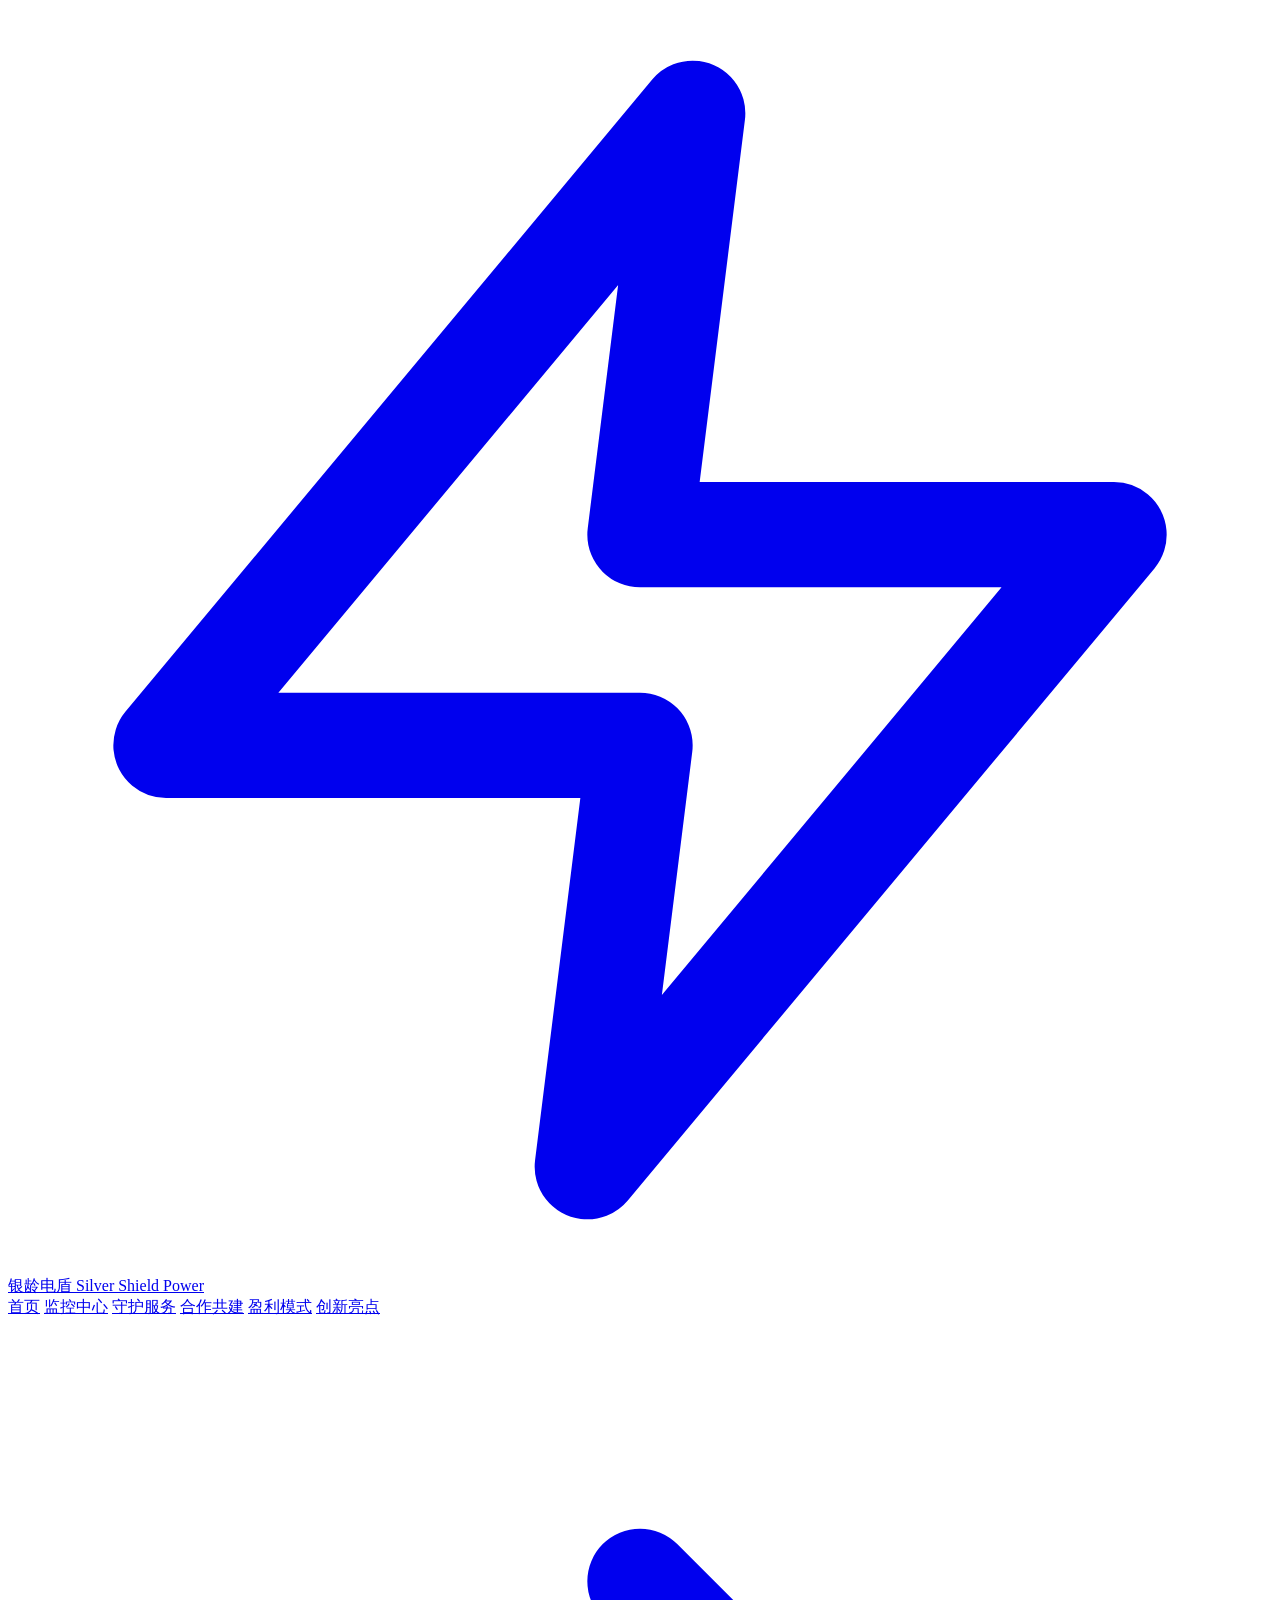
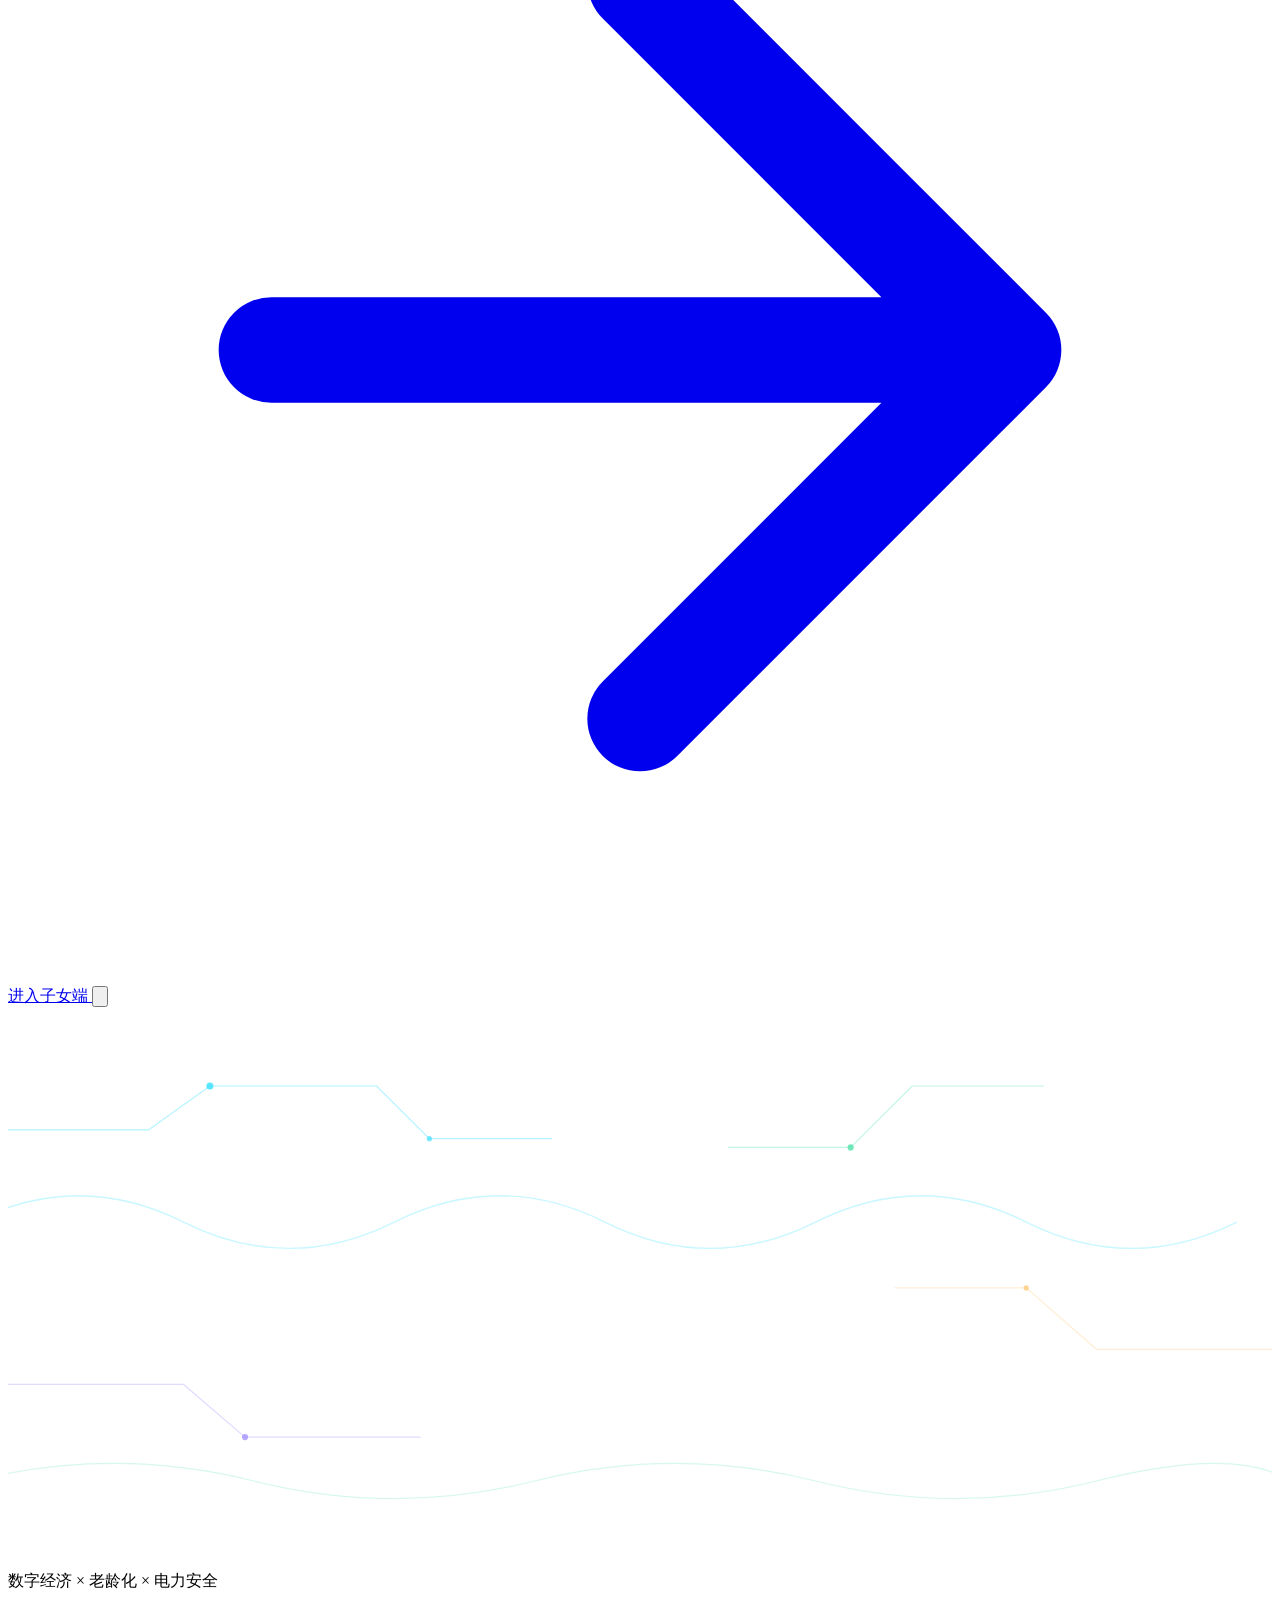
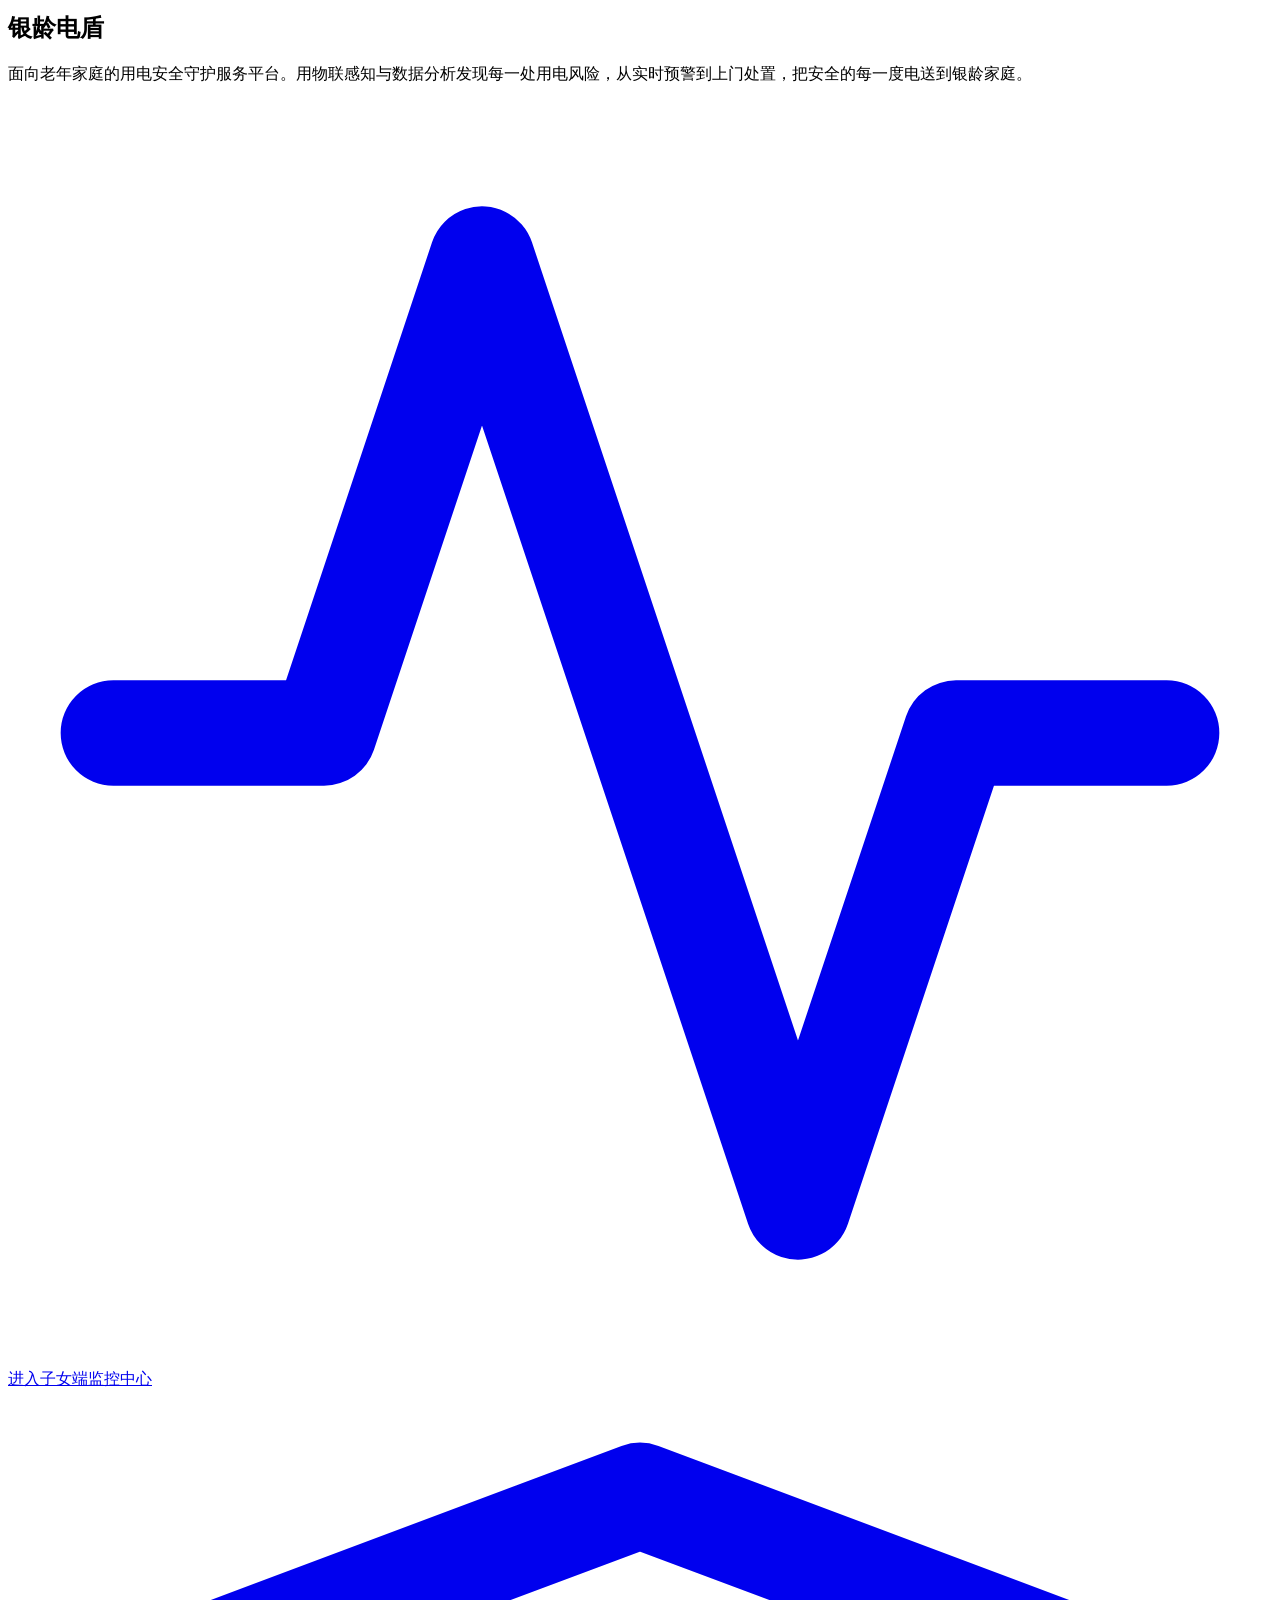
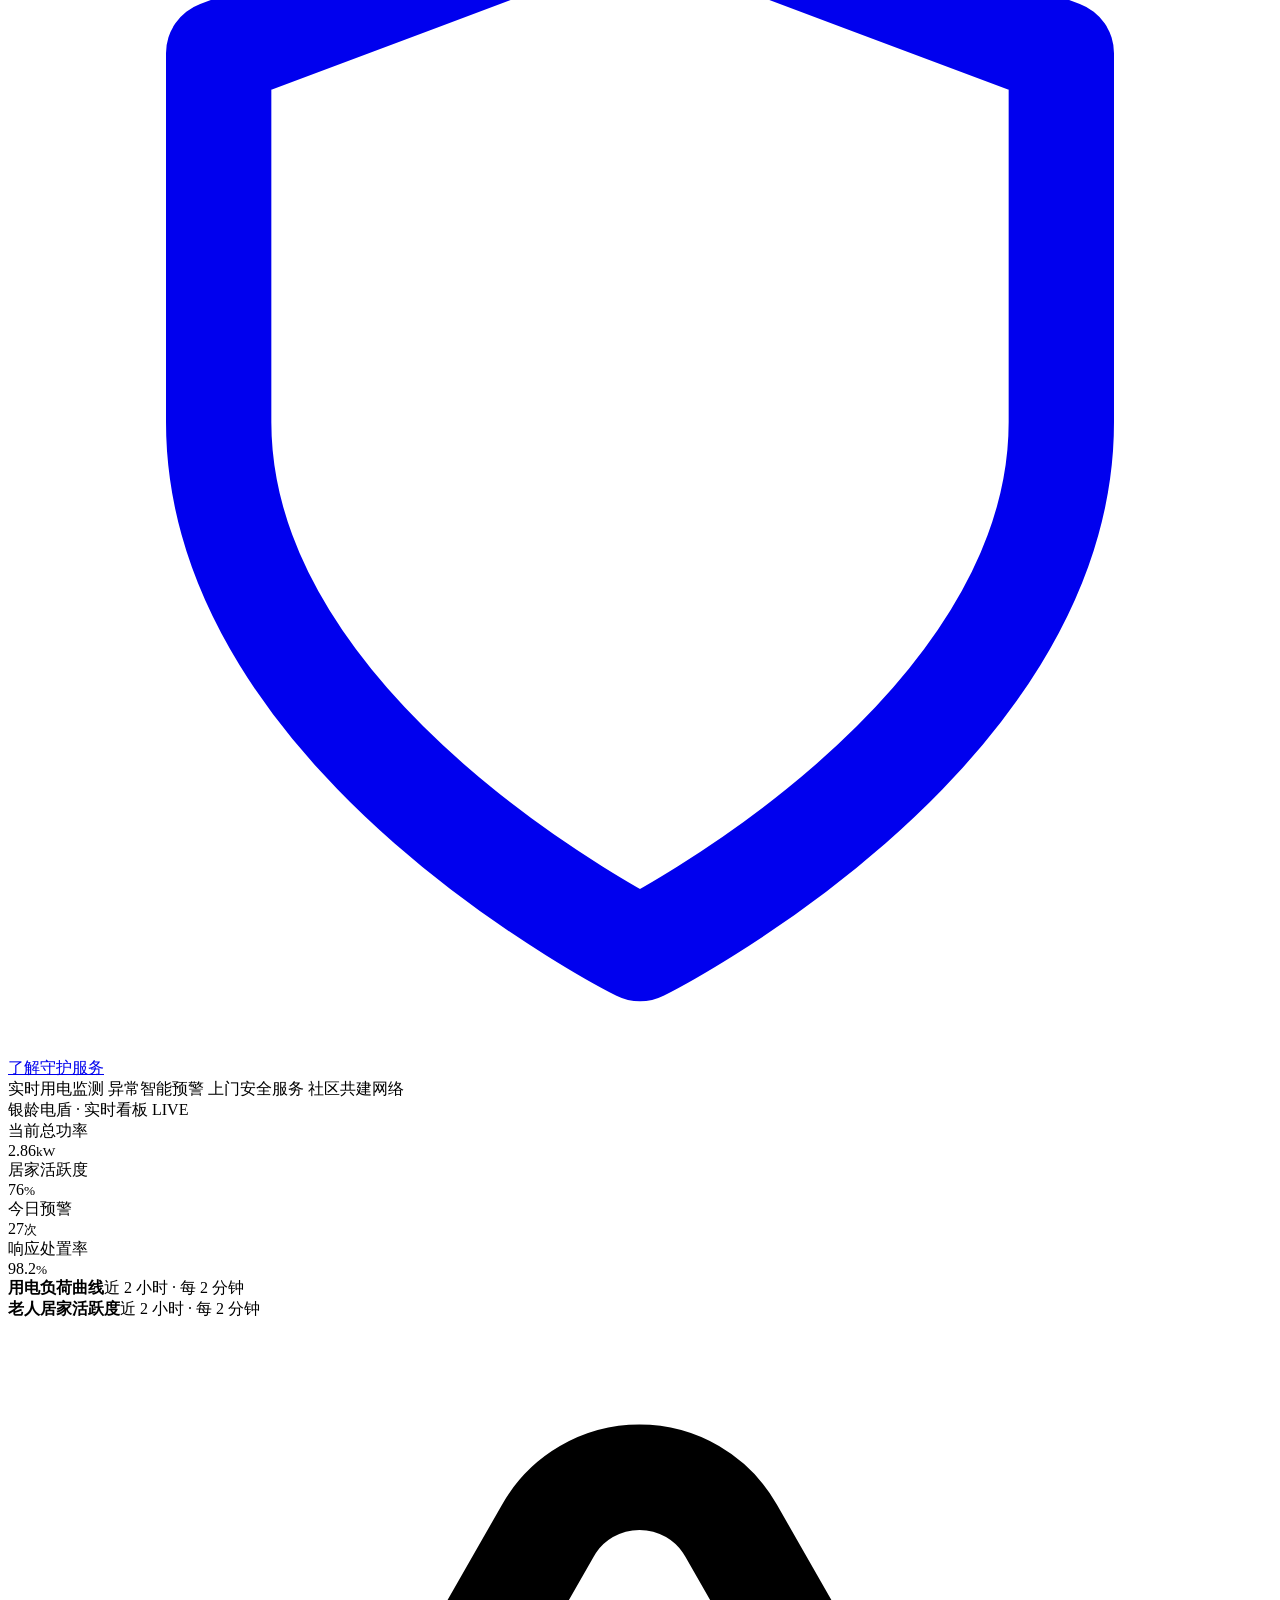
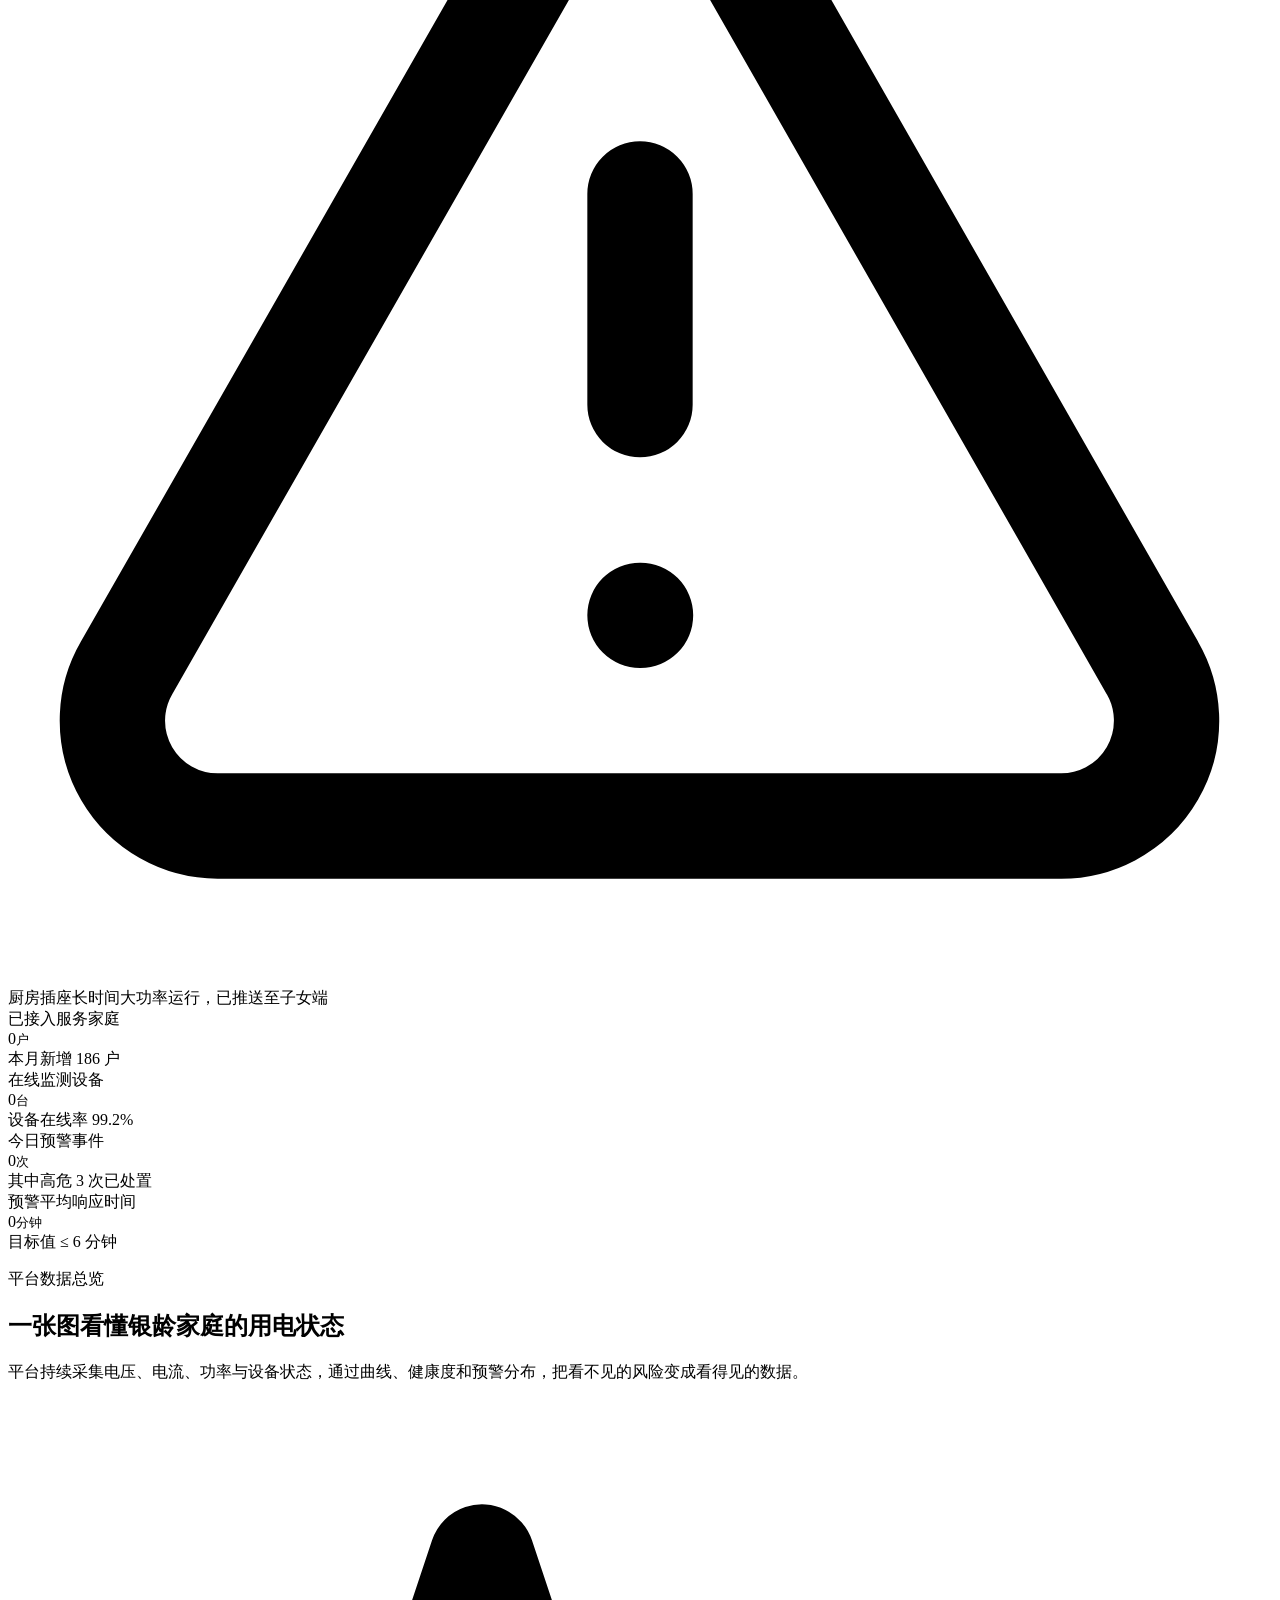
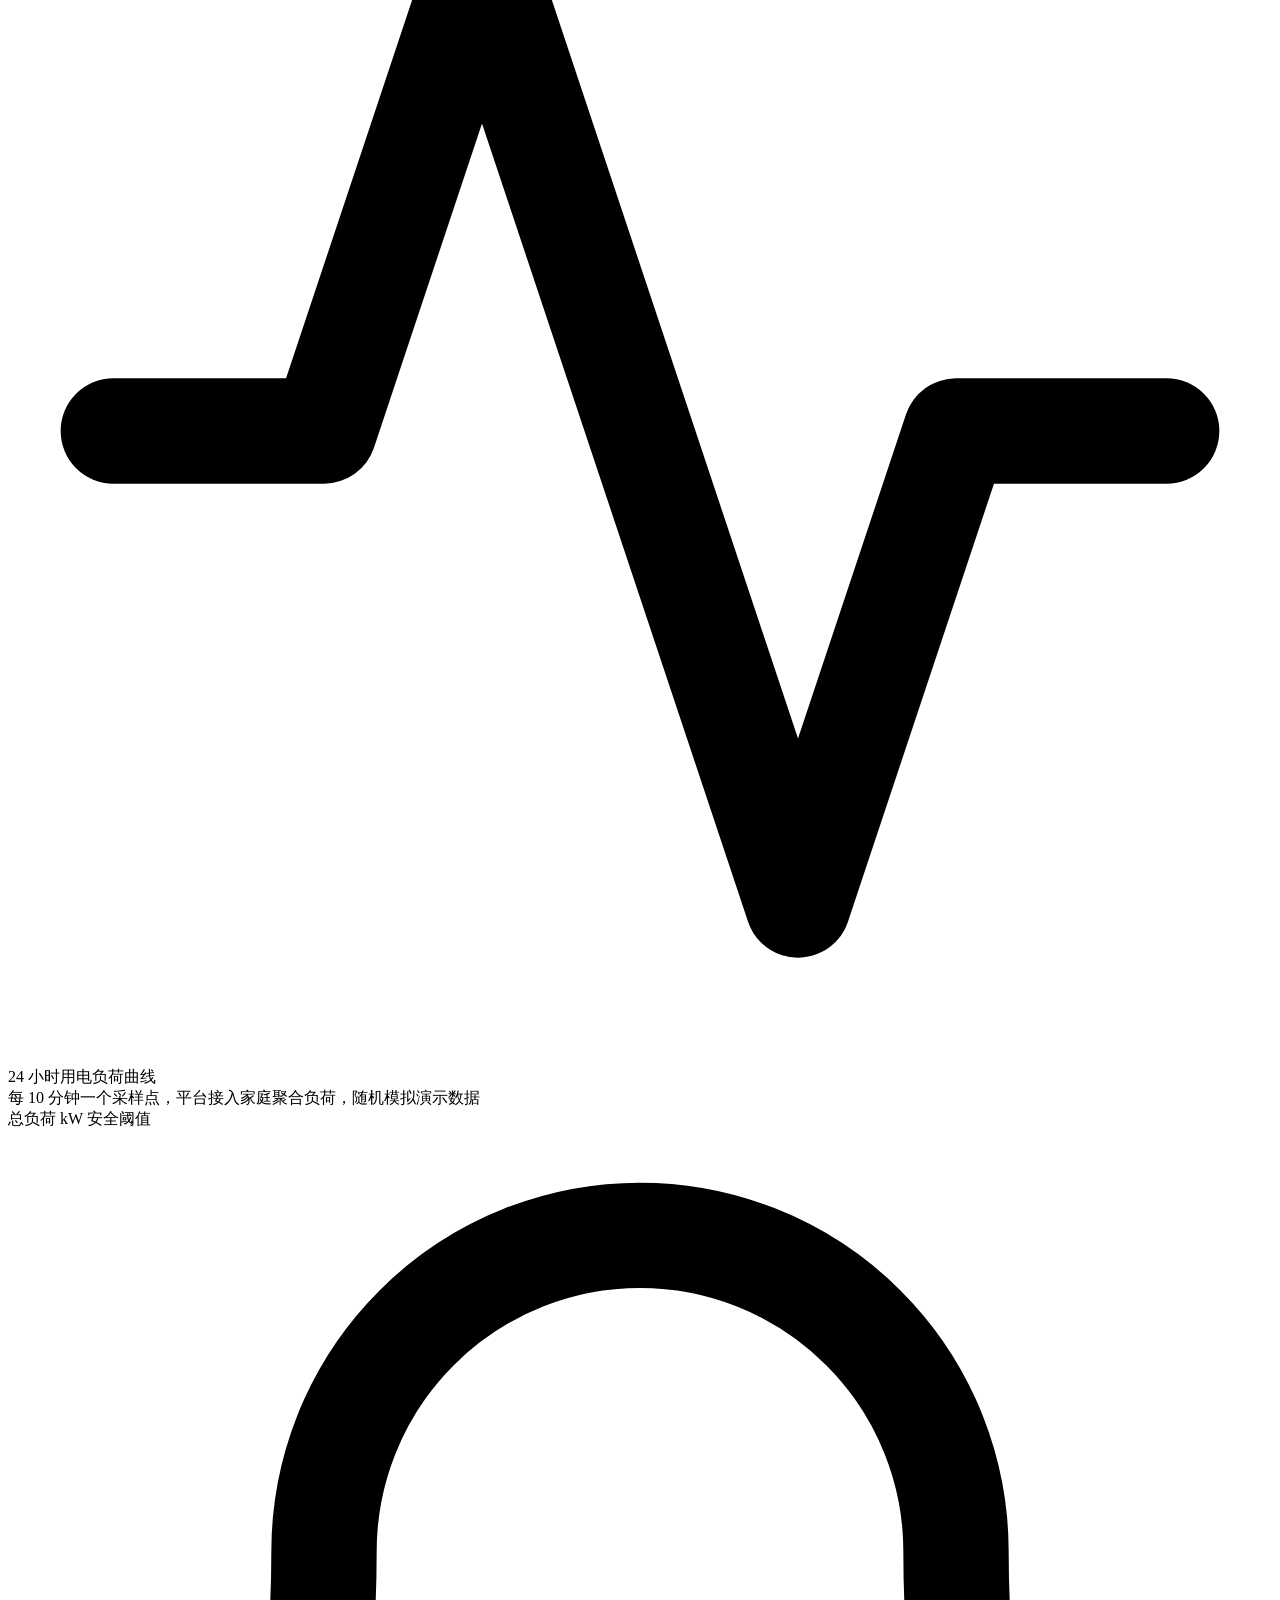
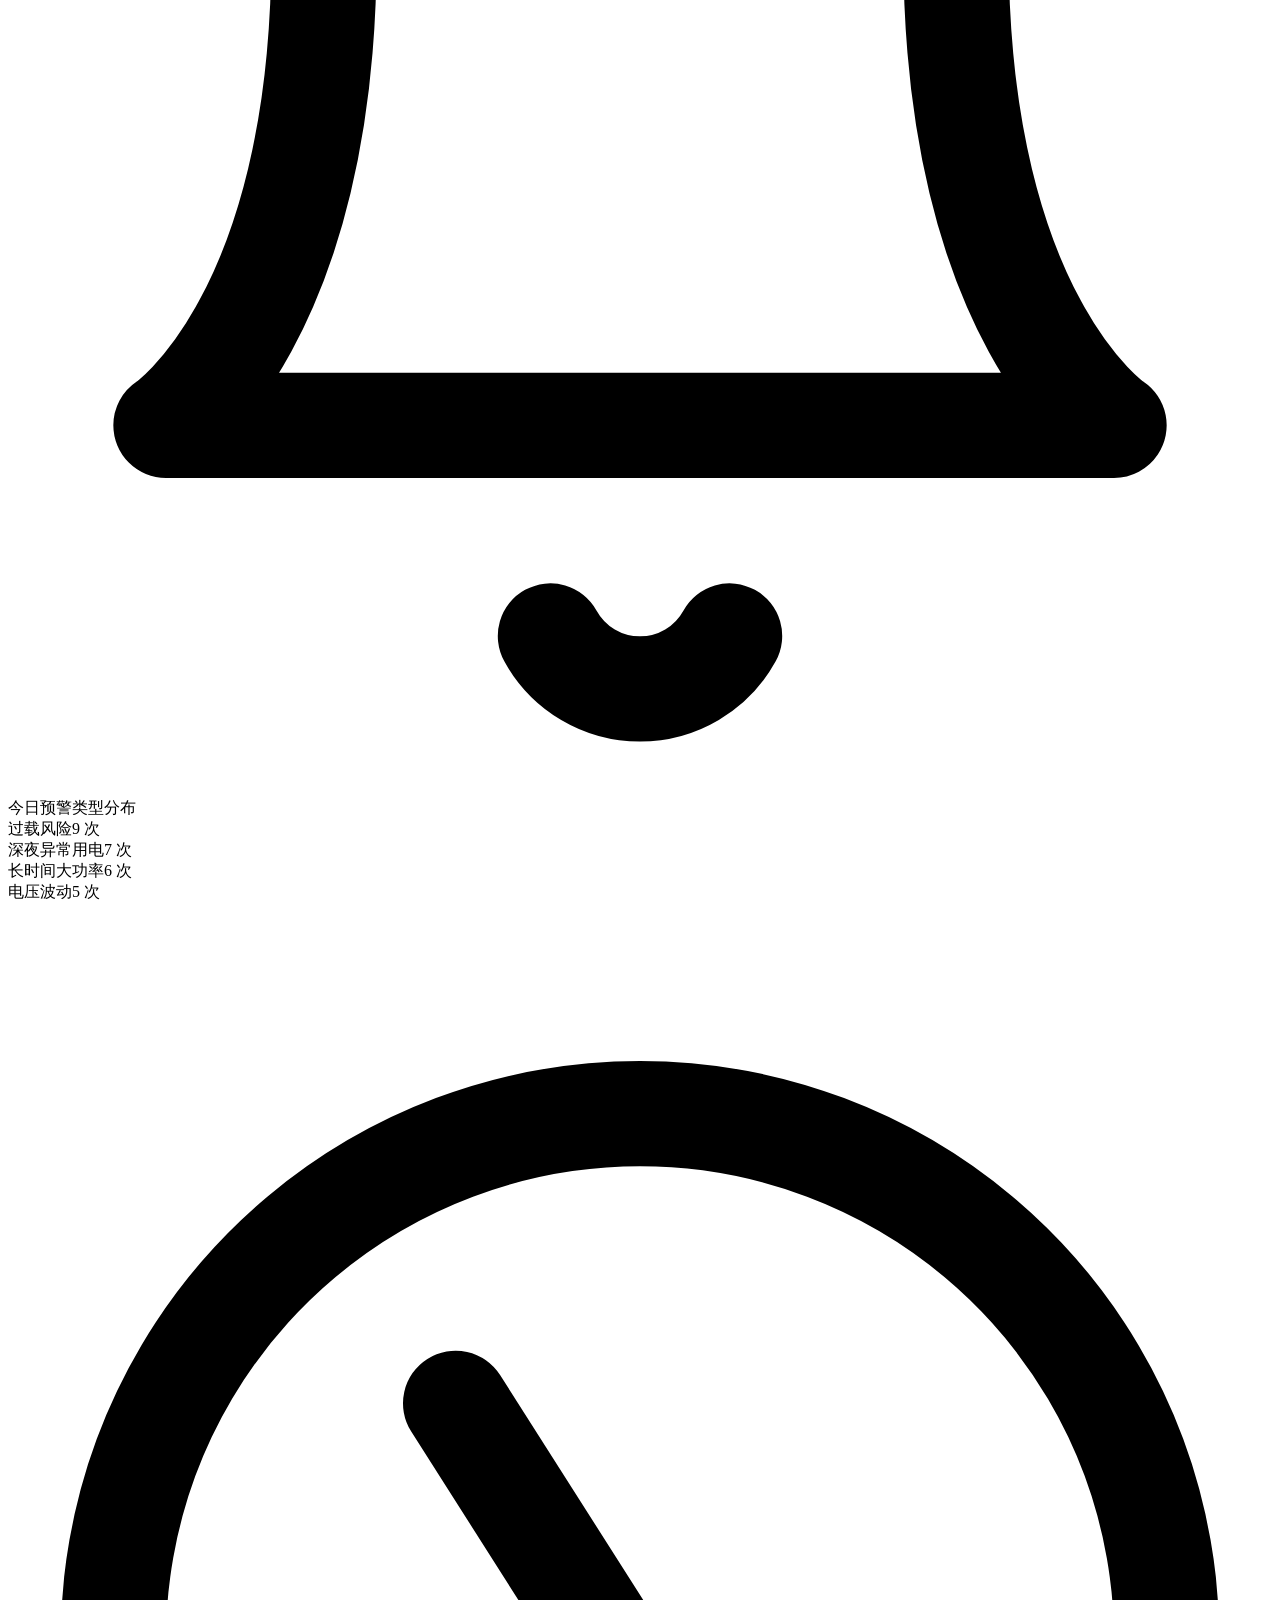
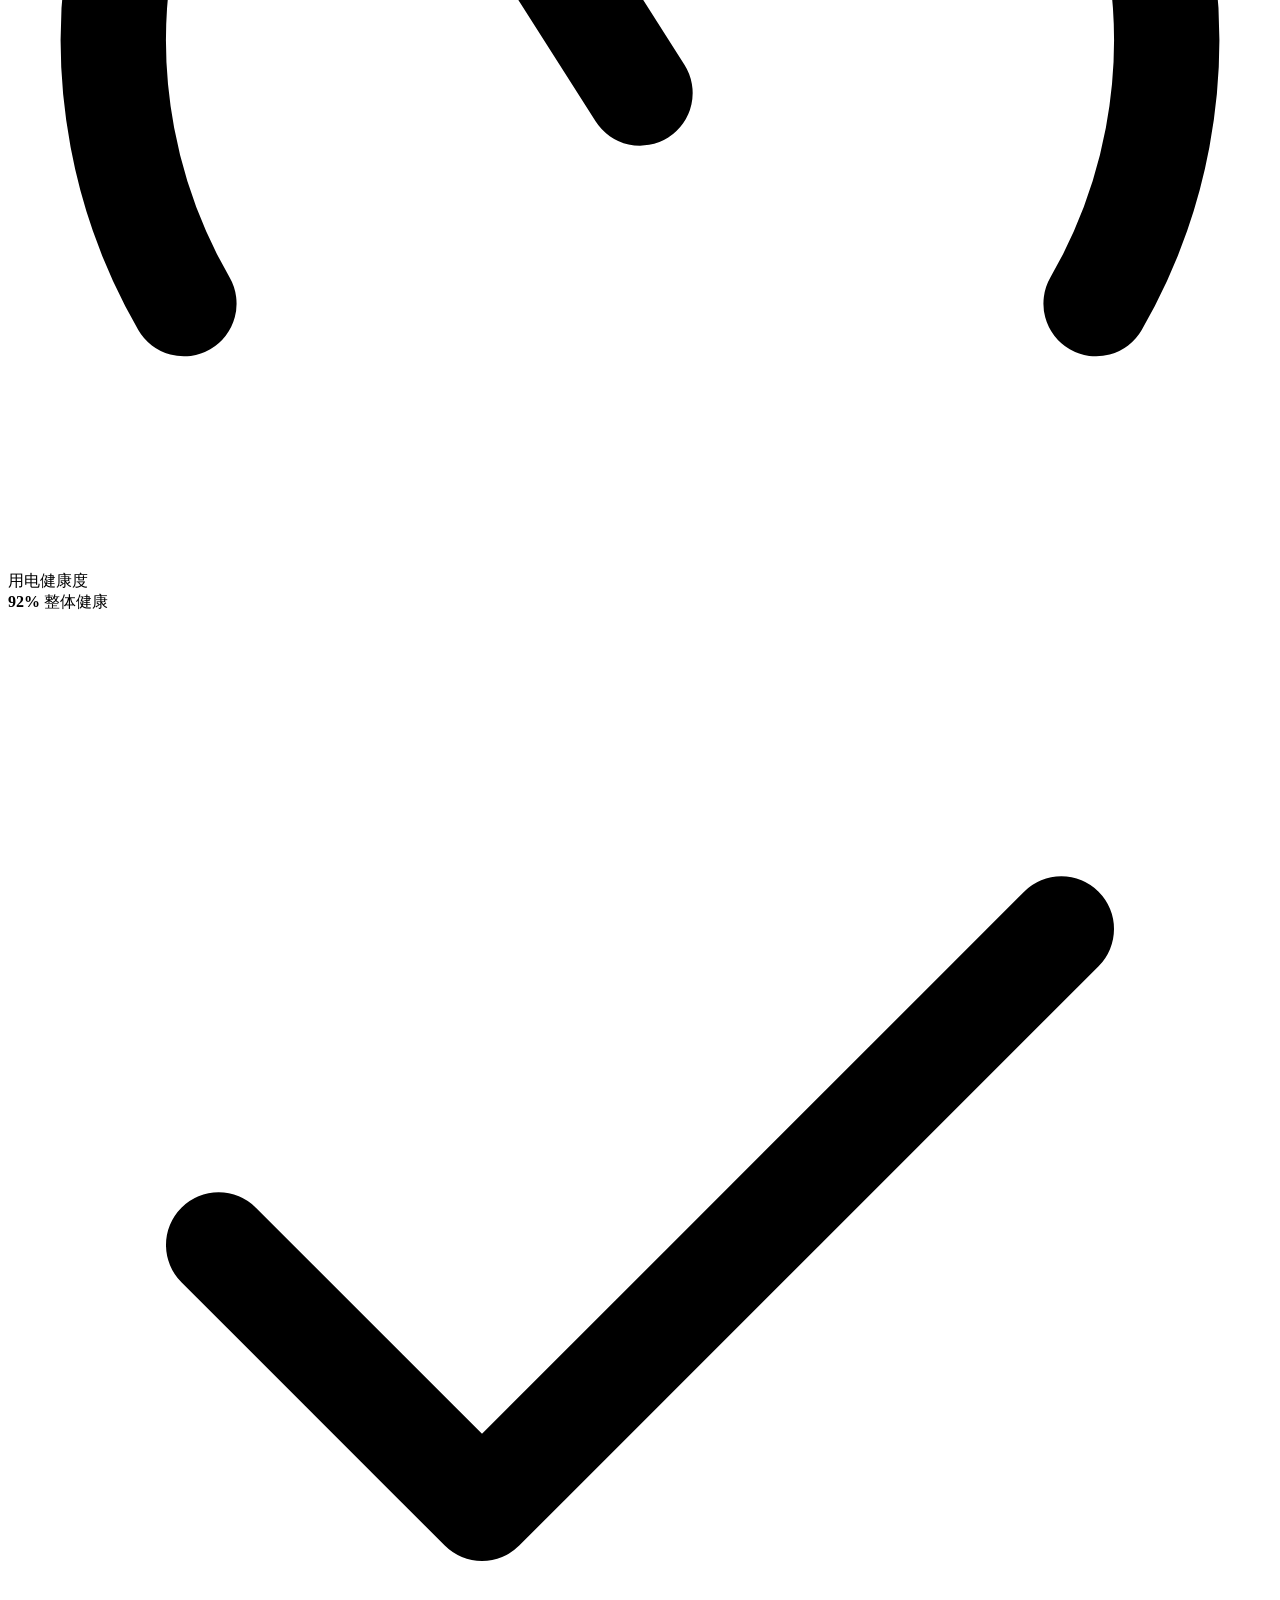
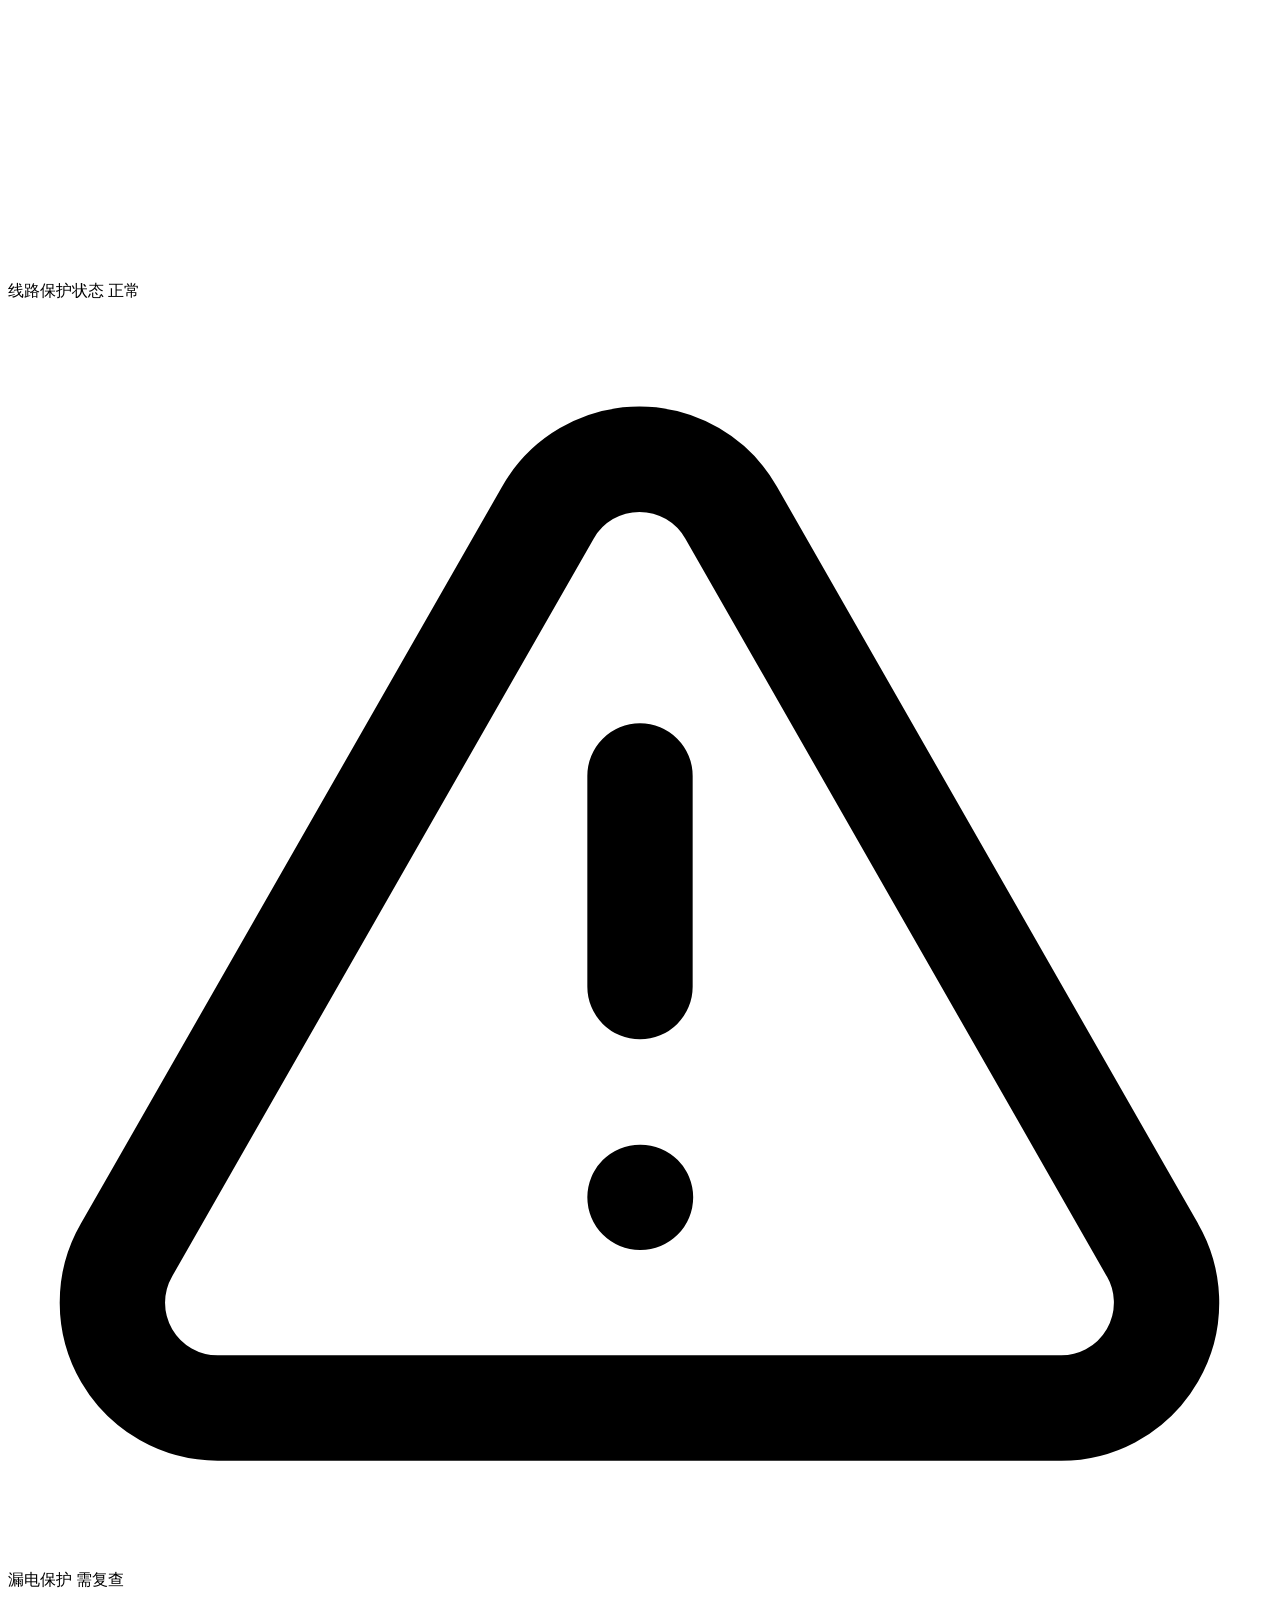
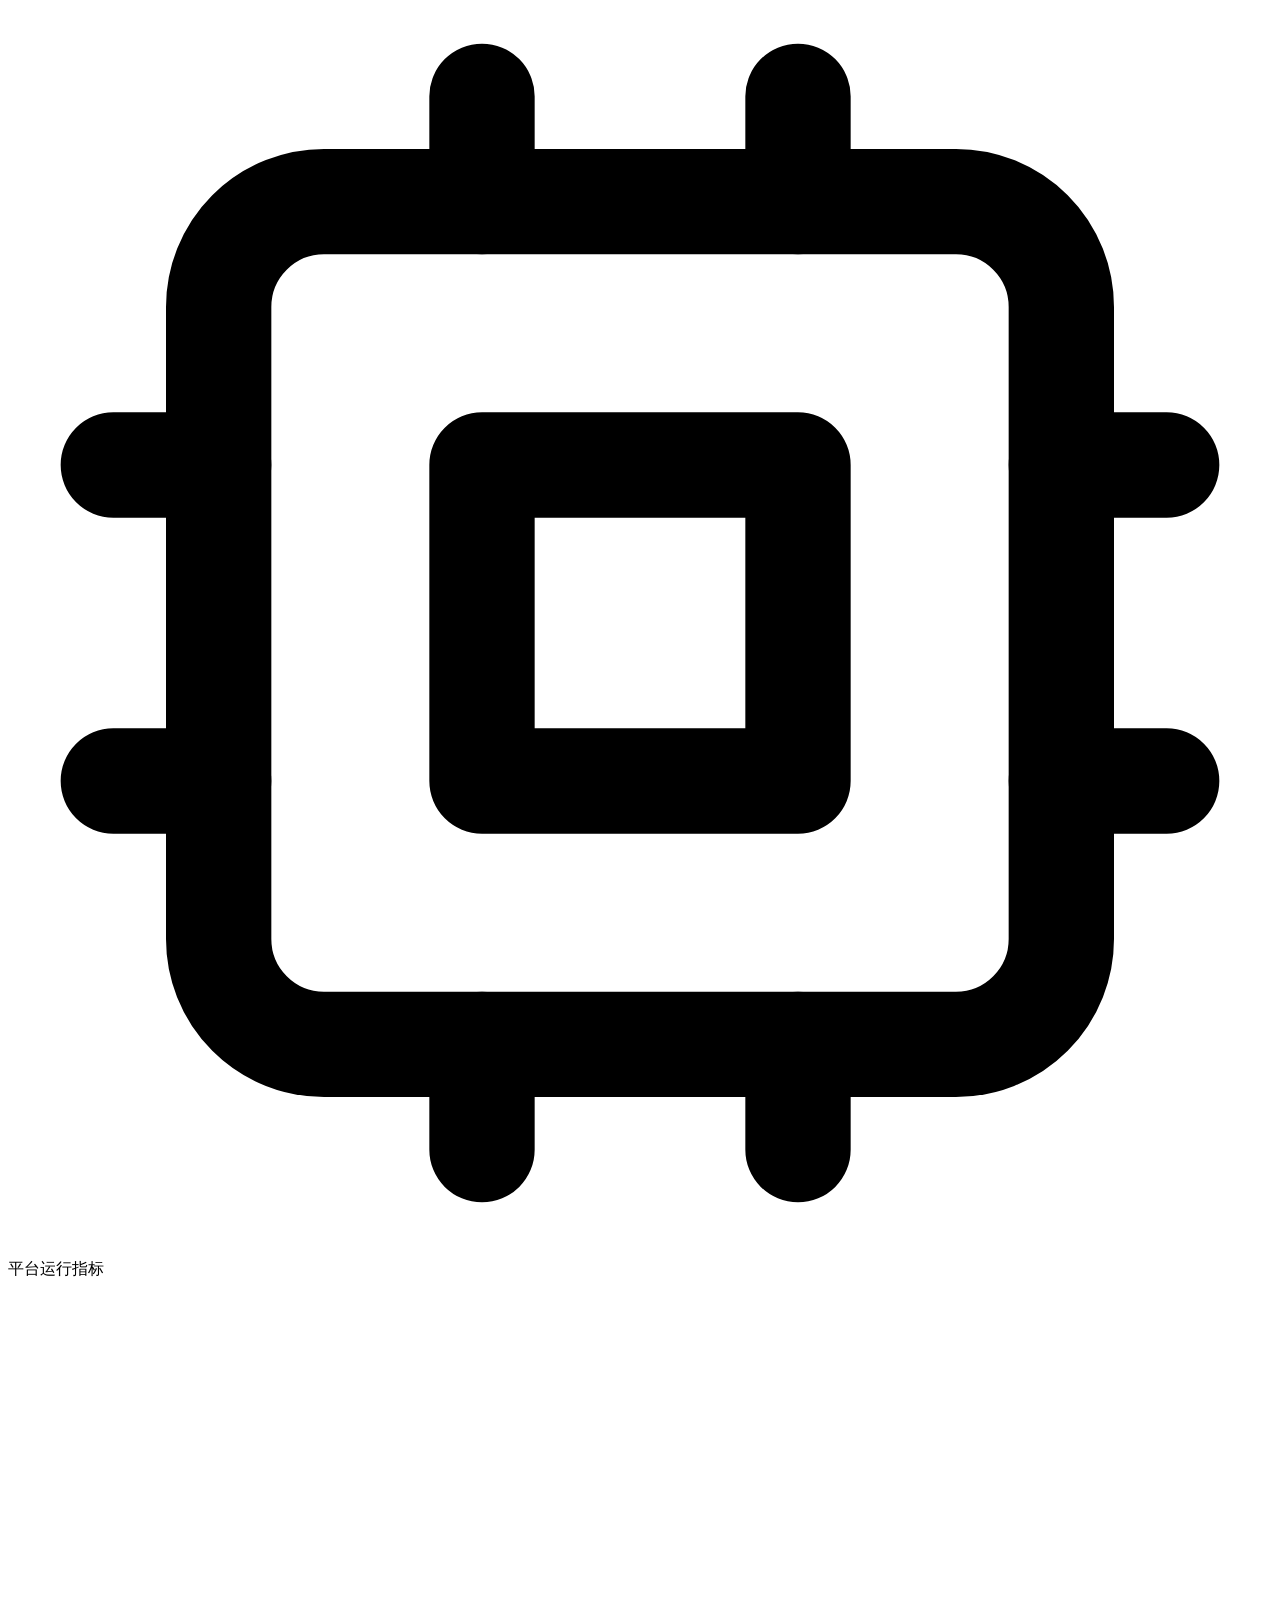
==== index.html @ f5e331e8 "Add files via upload" ====
<!doctype html>
<html lang="zh-CN">
<head>
  <meta charset="utf-8">
  <meta name="viewport" content="width=device-width, initial-scale=1">
  <meta name="description" content="银龄电盾：面向老年家庭的用电安全守护服务平台，数据监控、异常预警、上门服务与社区共建。">
  <title>银龄电盾 | 老年家庭用电安全守护平台</title>
  <link rel="icon" href="assets/favicon.svg" type="image/svg+xml">
  <link rel="stylesheet" href="assets/css/style.css">
</head>
<body data-page="home">
  <header class="site-header">
    <div class="container header-inner">
      <a class="logo" href="index.html" aria-label="银龄电盾首页">
        <span class="logo-mark">
          <svg viewBox="0 0 24 24" fill="none" stroke="currentColor" stroke-width="2" stroke-linecap="round" stroke-linejoin="round" aria-hidden="true">
            <path d="M13 2 3 14h9l-1 8 10-12h-9l1-8z"/>
          </svg>
        </span>
        <span>
          <span class="logo-name">银龄电盾</span>
          <span class="logo-sub">Silver Shield Power</span>
        </span>
      </a>
      <nav class="main-nav" aria-label="主导航">
        <a class="nav-link" data-nav="home" href="index.html">首页</a>
        <a class="nav-link" data-nav="monitor" href="monitor.html">监控中心</a>
        <a class="nav-link" data-nav="services" href="services.html">守护服务</a>
        <a class="nav-link" data-nav="cooperation" href="cooperation.html">合作共建</a>
        <a class="nav-link" data-nav="profit" href="profit.html">盈利模式</a>
        <a class="nav-link" data-nav="innovation" href="innovation.html">创新亮点</a>
      </nav>
      <a class="btn btn-primary btn-sm header-cta" href="monitor.html">
        <svg viewBox="0 0 24 24" fill="none" stroke="currentColor" stroke-width="2" stroke-linecap="round" stroke-linejoin="round" aria-hidden="true">
          <path d="M5 12h14M12 5l7 7-7 7"/>
        </svg>
        进入子女端
      </a>
      <button class="nav-toggle" aria-label="打开菜单">
        <svg viewBox="0 0 24 24" fill="none" stroke="currentColor" stroke-width="2" stroke-linecap="round" aria-hidden="true">
          <path d="M4 6h16M4 12h16M4 18h16"/>
        </svg>
      </button>
    </div>
  </header>

  <main>
    <section class="hero">
      <div class="hero-circuit" aria-hidden="true">
        <svg viewBox="0 0 1440 620" preserveAspectRatio="xMidYMid slice">
          <path class="circuit-line" d="M-60 140 H160 L230 90 H420 L480 150 H620" fill="none" stroke="rgba(63,224,255,0.4)" stroke-width="1.4"/>
          <path class="circuit-line" d="M1180 90 H1030 L960 160 H820" fill="none" stroke="rgba(70,224,164,0.32)" stroke-width="1.4"/>
          <path class="circuit-line" d="M-40 430 H200 L270 490 H470" fill="none" stroke="rgba(157,140,255,0.3)" stroke-width="1.4"/>
          <path class="circuit-line" d="M1460 390 H1240 L1160 320 H1010" fill="none" stroke="rgba(255,194,107,0.28)" stroke-width="1.4"/>
          <path class="circuit-line-fast" d="M-40 245 Q80 185 200 245 T440 245 T680 245 T920 245 T1160 245 T1400 245" fill="none" stroke="rgba(63,224,255,0.28)" stroke-width="1.6"/>
          <path class="circuit-line-fast" d="M-40 540 Q120 500 280 540 T600 540 T920 540 T1240 540 T1460 540" fill="none" stroke="rgba(70,224,164,0.22)" stroke-width="1.4"/>
          <circle cx="230" cy="90" r="4" fill="rgba(63,224,255,0.85)"/>
          <circle cx="480" cy="150" r="3" fill="rgba(63,224,255,0.7)"/>
          <circle cx="960" cy="160" r="3.5" fill="rgba(70,224,164,0.75)"/>
          <circle cx="270" cy="490" r="3.5" fill="rgba(157,140,255,0.75)"/>
          <circle cx="1160" cy="320" r="3" fill="rgba(255,194,107,0.7)"/>
        </svg>
      </div>

      <div class="container hero-inner">
        <div class="hero-copy">
          <p class="eyebrow">数字经济 × 老龄化 × 电力安全</p>
          <h1>银龄电盾</h1>
          <p class="hero-lead">
            面向老年家庭的用电安全守护服务平台。用物联感知与数据分析发现每一处用电风险，从实时预警到上门处置，把安全的每一度电送到银龄家庭。
          </p>
          <div class="hero-actions">
            <a class="btn btn-primary" href="monitor.html">
              <svg viewBox="0 0 24 24" fill="none" stroke="currentColor" stroke-width="2" stroke-linecap="round" stroke-linejoin="round" aria-hidden="true">
                <path d="M22 12h-4l-3 9L9 3l-3 9H2"/>
              </svg>
              进入子女端监控中心
            </a>
            <a class="btn btn-ghost" href="services.html">
              <svg viewBox="0 0 24 24" fill="none" stroke="currentColor" stroke-width="2" stroke-linecap="round" stroke-linejoin="round" aria-hidden="true">
                <path d="M12 22s8-4 8-10V5l-8-3-8 3v7c0 6 8 10 8 10z"/>
              </svg>
              了解守护服务
            </a>
          </div>
          <div class="hero-tags">
            <span class="badge badge-cyan">实时用电监测</span>
            <span class="badge badge-amber">异常智能预警</span>
            <span class="badge badge-green">上门安全服务</span>
            <span class="badge badge-violet">社区共建网络</span>
          </div>
        </div>

        <div class="hero-viz" aria-label="平台实时数据看板">
          <div class="viz-head">
            <div class="viz-head-title">银龄电盾 · 实时看板 <span>LIVE</span></div>
            <span class="live-dot" title="数据实时更新"></span>
          </div>
          <div class="viz-stats">
            <div class="viz-stat">
              <div class="label">当前总功率</div>
              <div class="value" id="hero-power">2.86<small>kW</small></div>
            </div>
            <div class="viz-stat">
              <div class="label">居家活跃度</div>
              <div class="value" id="hero-activity">76<small>%</small></div>
            </div>
            <div class="viz-stat">
              <div class="label">今日预警</div>
              <div class="value" id="hero-alerts">27<small>次</small></div>
            </div>
            <div class="viz-stat">
              <div class="label">响应处置率</div>
              <div class="value" id="hero-response">98.2<small>%</small></div>
            </div>
          </div>
          <div class="viz-charts">
            <div class="viz-chart">
              <div class="mini-title"><strong>用电负荷曲线</strong><span>近 2 小时 · 每 2 分钟</span></div>
              <div class="chart-wrap" id="hero-power-chart"></div>
            </div>
            <div class="viz-chart">
              <div class="mini-title"><strong>老人居家活跃度</strong><span>近 2 小时 · 每 2 分钟</span></div>
              <div class="chart-wrap" id="hero-activity-chart"></div>
            </div>
          </div>
          <div class="viz-ticker">
            <svg viewBox="0 0 24 24" fill="none" stroke="currentColor" stroke-width="2" stroke-linecap="round" stroke-linejoin="round" aria-hidden="true">
              <path d="m21.73 18-8-14a2 2 0 0 0-3.48 0l-8 14A2 2 0 0 0 4 21h16a2 2 0 0 0 1.73-3z"/>
              <path d="M12 9v4M12 17h.01"/>
            </svg>
            <span id="hero-ticker">厨房插座长时间大功率运行，已推送至子女端</span>
          </div>
        </div>
      </div>

      <div class="container metrics-strip">
        <div class="metric-card" style="--metric-color:#3fe0ff">
          <div class="metric-label">已接入服务家庭</div>
          <div class="metric-value"><span data-count="3280">0</span><small>户</small></div>
          <div class="metric-trend">本月新增 186 户</div>
        </div>
        <div class="metric-card" style="--metric-color:#46e0a4">
          <div class="metric-label">在线监测设备</div>
          <div class="metric-value"><span data-count="12480">0</span><small>台</small></div>
          <div class="metric-trend">设备在线率 99.2%</div>
        </div>
        <div class="metric-card" style="--metric-color:#ffc26b">
          <div class="metric-label">今日预警事件</div>
          <div class="metric-value"><span data-count="27">0</span><small>次</small></div>
          <div class="metric-trend">其中高危 3 次已处置</div>
        </div>
        <div class="metric-card" style="--metric-color:#9d8cff">
          <div class="metric-label">预警平均响应时间</div>
          <div class="metric-value"><span data-count="4.2" data-decimals="1">0</span><small>分钟</small></div>
          <div class="metric-trend">目标值 ≤ 6 分钟</div>
        </div>
      </div>
    </section>

    <section class="section" id="overview">
      <div class="container">
        <div class="section-head">
          <p class="eyebrow">平台数据总览</p>
          <h2>一张图看懂银龄家庭的用电状态</h2>
          <p class="section-desc">平台持续采集电压、电流、功率与设备状态，通过曲线、健康度和预警分布，把看不见的风险变成看得见的数据。</p>
        </div>
        <div class="overview-grid">
          <div class="panel chart-panel wide">
            <div class="chart-head">
              <div>
                <div class="panel-title">
                  <svg viewBox="0 0 24 24" fill="none" stroke="currentColor" stroke-width="2" stroke-linecap="round" stroke-linejoin="round" aria-hidden="true">
                    <path d="M22 12h-4l-3 9L9 3l-3 9H2"/>
                  </svg>
                  24 小时用电负荷曲线
                </div>
                <div class="panel-sub">每 10 分钟一个采样点，平台接入家庭聚合负荷，随机模拟演示数据</div>
              </div>
              <div class="chart-legend">
                <span class="legend-item"><span class="dot" style="color:#3fe0ff;background:#3fe0ff"></span>总负荷 kW</span>
                <span class="legend-item"><span class="dot" style="color:#46e0a4;background:#46e0a4"></span>安全阈值</span>
              </div>
            </div>
            <div class="chart-wrap" id="home-load-chart"></div>
          </div>

          <div class="panel">
            <div class="panel-title">
              <svg viewBox="0 0 24 24" fill="none" stroke="currentColor" stroke-width="2" stroke-linecap="round" stroke-linejoin="round" aria-hidden="true">
                <path d="M6 8a6 6 0 0 1 12 0c0 7 3 9 3 9H3s3-2 3-9"/>
                <path d="M10.3 21a1.94 1.94 0 0 0 3.4 0"/>
              </svg>
              今日预警类型分布
            </div>
            <div class="donut" id="home-donut"></div>
            <div class="legend-list">
              <div class="legend-row"><span class="dot" style="background:#ff5c7a"></span><span class="name">过载风险</span><span class="num">9 次</span></div>
              <div class="legend-row"><span class="dot" style="background:#ffc26b"></span><span class="name">深夜异常用电</span><span class="num">7 次</span></div>
              <div class="legend-row"><span class="dot" style="background:#9d8cff"></span><span class="name">长时间大功率</span><span class="num">6 次</span></div>
              <div class="legend-row"><span class="dot" style="background:#3fe0ff"></span><span class="name">电压波动</span><span class="num">5 次</span></div>
            </div>
          </div>

          <div class="panel">
            <div class="panel-title">
              <svg viewBox="0 0 24 24" fill="none" stroke="currentColor" stroke-width="2" stroke-linecap="round" stroke-linejoin="round" aria-hidden="true">
                <path d="M12 15 8.5 9.5"/>
                <path d="M3.34 19a10 10 0 1 1 17.32 0"/>
              </svg>
              用电健康度
            </div>
            <div class="gauge-row">
              <div class="gauge" id="home-gauge">
                <div class="gauge-center">
                  <strong id="home-gauge-value">92%</strong>
                  <span>整体健康</span>
                </div>
              </div>
              <div class="status-list" style="flex:1">
                <div class="status-item">
                  <span class="status-ic">
                    <svg viewBox="0 0 24 24" fill="none" stroke="currentColor" stroke-width="2" stroke-linecap="round" stroke-linejoin="round" aria-hidden="true">
                      <path d="M20 6 9 17l-5-5"/>
                    </svg>
                  </span>
                  <span class="status-name">线路保护状态</span>
                  <span class="badge badge-green">正常</span>
                </div>
                <div class="status-item">
                  <span class="status-ic">
                    <svg viewBox="0 0 24 24" fill="none" stroke="currentColor" stroke-width="2" stroke-linecap="round" stroke-linejoin="round" aria-hidden="true">
                      <path d="m21.73 18-8-14a2 2 0 0 0-3.48 0l-8 14A2 2 0 0 0 4 21h16a2 2 0 0 0 1.73-3z"/>
                      <path d="M12 9v4M12 17h.01"/>
                    </svg>
                  </span>
                  <span class="status-name">漏电保护</span>
                  <span class="badge badge-amber">需复查</span>
                </div>
              </div>
            </div>
          </div>

          <div class="panel wide">
            <div class="panel-title">
              <svg viewBox="0 0 24 24" fill="none" stroke="currentColor" stroke-width="2" stroke-linecap="round" stroke-linejoin="round" aria-hidden="true">
                <rect x="4" y="4" width="16" height="16" rx="2"/>
                <rect x="9" y="9" width="6" height="6"/>
                <path d="M9 2v2M15 2v2M9 20v2M15 20v2M2 9h2M2 15h2M20 9h2M20 15h2"/>
              </svg>
              平台运行指标
            </div>
            <div class="grid grid-4" style="margin-top:14px">
              <div class="status-item">
                <span class="status-ic">
                  <svg viewBox="0 0 24 24" fill="none" stroke="currentColor" stroke-width="2" stroke-linecap="round" stroke-linejoin="round" aria-hidden="true">
                    <path d="M5 12.55a11 11 0 0 1 14.08 0"/>
                    <path d="M8.53 16.11a6 6 0 0 1 6.95 0"/>
                    <circle cx="12" cy="19" r="1"/>
                  </svg>
                </span>
                <div>
                  <div class="status-name">设备在线率</div>
                  <div class="status-meta"><strong class="text-green">99.2%</strong> · 12480 台</div>
                </div>
              </div>
              <div class="status-item">
                <span class="status-ic">
                  <svg viewBox="0 0 24 24" fill="none" stroke="currentColor" stroke-width="2" stroke-linecap="round" stroke-linejoin="round" aria-hidden="true">
                    <path d="M13 2 3 14h9l-1 8 10-12h-9l1-8z"/>
                  </svg>
                </span>
                <div>
                  <div class="status-name">数据接入成功率</div>
                  <div class="status-meta"><strong class="text-cyan">99.7%</strong> · 实时上报</div>
                </div>
              </div>
              <div class="status-item">
                <span class="status-ic">
                  <svg viewBox="0 0 24 24" fill="none" stroke="currentColor" stroke-width="2" stroke-linecap="round" stroke-linejoin="round" aria-hidden="true">
                    <circle cx="12" cy="12" r="10"/>
                    <path d="M12 6v6l4 2"/>
                  </svg>
                </span>
                <div>
                  <div class="status-name">平均预警响应</div>
                  <div class="status-meta"><strong class="text-amber">4.2 分钟</strong> · 目标 ≤ 6 分钟</div>
                </div>
              </div>
              <div class="status-item">
                <span class="status-ic">
                  <svg viewBox="0 0 24 24" fill="none" stroke="currentColor" stroke-width="2" stroke-linecap="round" stroke-linejoin="round" aria-hidden="true">
                    <path d="M20 6 9 17l-5-5"/>
                  </svg>
                </span>
                <div>
                  <div class="status-name">服务完成率</div>
                  <div class="status-meta"><strong class="text-green">96.8%</strong> · 本月 412 单</div>
                </div>
              </div>
            </div>
          </div>
        </div>
      </div>
    </section>

    <section class="section" id="defense">
      <div class="container">
        <div class="section-head">
          <p class="eyebrow">守护逻辑</p>
          <h2>三道防线，把风险挡在意外发生之前</h2>
          <p class="section-desc">数据发现问题、服务解决问题、社区守住日常，三层协作构成完整的安全闭环。</p>
        </div>
        <div class="grid defense-grid">
          <div class="defense-card">
            <div class="defense-icon">
              <svg viewBox="0 0 24 24" fill="none" stroke="currentColor" stroke-width="2" stroke-linecap="round" stroke-linejoin="round" aria-hidden="true">
                <path d="M22 12h-4l-3 9L9 3l-3 9H2"/>
              </svg>
            </div>
            <div class="step-num">01 / 监测预警</div>
            <h3>用电异常智能识别</h3>
            <p>智能终端 7×24 小时采集家庭用电数据，过载、漏电、深夜异常用电等风险实时识别并推送子女端。</p>
          </div>
          <div class="defense-card">
            <div class="defense-icon" style="color:#ffc26b;background:rgba(255,194,107,0.1);border-color:rgba(255,194,107,0.3)">
              <svg viewBox="0 0 24 24" fill="none" stroke="currentColor" stroke-width="2" stroke-linecap="round" stroke-linejoin="round" aria-hidden="true">
                <path d="M14.7 6.3a1 1 0 0 0 0 1.4l1.6 1.6a1 1 0 0 0 1.4 0l3.77-3.77a6 6 0 0 1-7.94 7.94l-6.91 6.91a2.12 2.12 0 0 1-3-3l6.91-6.91a6 6 0 0 1 7.94-7.94l-3.76 3.76z"/>
              </svg>
            </div>
            <div class="step-num">02 / 快速处置</div>
            <h3>上门安全服务闭环</h3>
            <p>预警生成工单后，上门检查、线路改造、漏电保护器安装等服务一键预约，处置结果同步回写档案。</p>
          </div>
          <div class="defense-card">
            <div class="defense-icon" style="color:#9d8cff;background:rgba(157,140,255,0.1);border-color:rgba(157,140,255,0.3)">
              <svg viewBox="0 0 24 24" fill="none" stroke="currentColor" stroke-width="2" stroke-linecap="round" stroke-linejoin="round" aria-hidden="true">
                <path d="M16 21v-2a4 4 0 0 0-4-4H6a4 4 0 0 0-4 4v2"/>
                <circle cx="9" cy="7" r="4"/>
                <path d="M22 21v-2a4 4 0 0 0-3-3.87"/>
                <path d="M16 3.13a4 4 0 0 1 0 7.75"/>
              </svg>
            </div>
            <div class="step-num">03 / 社区守护</div>
            <h3>社区共建长效网络</h3>
            <p>与社区、居委会、养老院共建守护网络，集中宣导、定期走访、数据复检，让安全服务扎根日常。</p>
          </div>
        </div>
      </div>
    </section>

    <section class="section" id="services-preview">
      <div class="container">
        <div class="section-head">
          <p class="eyebrow">守护服务</p>
          <h2>从预警到处置的一站式服务</h2>
          <p class="section-desc">每一项服务都围绕数据发现的风险展开，服务完成后自动生成档案并进入复检周期。</p>
        </div>
        <div class="grid grid-4">
          <div class="service-card">
            <div class="service-ic">
              <svg viewBox="0 0 24 24" fill="none" stroke="currentColor" stroke-width="2" stroke-linecap="round" stroke-linejoin="round" aria-hidden="true">
                <path d="M9 2v6M15 2v6M6 8h12v3a6 6 0 0 1-12 0V8z"/>
                <path d="M12 17v5"/>
              </svg>
            </div>
            <h3>智能监测终端安装</h3>
            <p>安装智能电表与插座监测设备，7×24 小时采集电压、电流与功率数据。</p>
            <div class="service-price">设备 + 安装 <strong>¥299</strong> 起</div>
            <div class="service-tags">
              <span class="badge badge-cyan">数据接入</span>
              <span class="badge badge-green">远程升级</span>
            </div>
          </div>
          <div class="service-card">
            <div class="service-ic" style="color:#ffc26b;background:rgba(255,194,107,0.1);border-color:rgba(255,194,107,0.3)">
              <svg viewBox="0 0 24 24" fill="none" stroke="currentColor" stroke-width="2" stroke-linecap="round" stroke-linejoin="round" aria-hidden="true">
                <circle cx="11" cy="11" r="8"/>
                <path d="m21 21-4.3-4.3"/>
              </svg>
            </div>
            <h3>上门用电安全检查</h3>
            <p>持证电工上门检查线路老化、插座负荷、漏电风险，生成可视化安全报告。</p>
            <div class="service-price">单次体检 <strong>¥99</strong> 起</div>
            <div class="service-tags">
              <span class="badge badge-amber">出具报告</span>
              <span class="badge badge-violet">风险分级</span>
            </div>
          </div>
          <div class="service-card">
            <div class="service-ic" style="color:#46e0a4;background:rgba(70,224,164,0.1);border-color:rgba(70,224,164,0.3)">
              <svg viewBox="0 0 24 24" fill="none" stroke="currentColor" stroke-width="2" stroke-linecap="round" stroke-linejoin="round" aria-hidden="true">
                <path d="M14.7 6.3a1 1 0 0 0 0 1.4l1.6 1.6a1 1 0 0 0 1.4 0l3.77-3.77a6 6 0 0 1-7.94 7.94l-6.91 6.91a2.12 2.12 0 0 1-3-3l6.91-6.91a6 6 0 0 1 7.94-7.94l-3.76 3.76z"/>
              </svg>
            </div>
            <h3>家庭线路改造</h3>
            <p>针对老化和过载线路进行安全改造，按方案报价，改造后接入平台复检。</p>
            <div class="service-price">按方案 <strong>¥499</strong> 起</div>
            <div class="service-tags">
              <span class="badge badge-green">持证施工</span>
              <span class="badge badge-cyan">质保一年</span>
            </div>
          </div>
          <div class="service-card">
            <div class="service-ic" style="color:#ff5c7a;background:rgba(255,92,122,0.1);border-color:rgba(255,92,122,0.3)">
              <svg viewBox="0 0 24 24" fill="none" stroke="currentColor" stroke-width="2" stroke-linecap="round" stroke-linejoin="round" aria-hidden="true">
                <path d="M12 22s8-4 8-10V5l-8-3-8 3v7c0 6 8 10 8 10z"/>
              </svg>
            </div>
            <h3>漏电保护器安装</h3>
            <p>为高风险家庭安装漏电保护装置，实现漏电瞬时切断与平台联动告警。</p>
            <div class="service-price">装置 + 安装 <strong>¥199</strong> 起</div>
            <div class="service-tags">
              <span class="badge badge-red">高危重点</span>
              <span class="badge badge-green">联动告警</span>
            </div>
          </div>
        </div>
        <div style="margin-top:26px;text-align:center">
          <a class="btn btn-ghost" href="services.html">
            <svg viewBox="0 0 24 24" fill="none" stroke="currentColor" stroke-width="2" stroke-linecap="round" stroke-linejoin="round" aria-hidden="true">
              <path d="M5 12h14M12 5l7 7-7 7"/>
            </svg>
            查看完整服务流程与价格
          </a>
        </div>
      </div>
    </section>

    <section class="section" id="cooperation-preview">
      <div class="container">
        <div class="section-head">
          <p class="eyebrow">合作共建</p>
          <h2>让社区成为守护银龄的第一现场</h2>
          <p class="section-desc">与社区、居委会、养老院共建“发现需求、数据接入、服务落地”的协作网络。</p>
        </div>
        <div class="grid grid-3">
          <div class="coop-card">
            <div class="coop-ic">
              <svg viewBox="0 0 24 24" fill="none" stroke="currentColor" stroke-width="2" stroke-linecap="round" stroke-linejoin="round" aria-hidden="true">
                <path d="M3 21h18M5 21V5l7-3v19M12 21V10l7 4v7"/>
              </svg>
            </div>
            <h3>社区共建</h3>
            <p>社区提供活动场地与家庭名单，平台提供数据看板与集中宣导，共同开展用电安全筛查。</p>
            <ul>
              <li>家庭用电风险普查</li>
              <li>社区级数据看板</li>
              <li>安全宣教活动</li>
            </ul>
          </div>
          <div class="coop-card">
            <div class="coop-ic">
              <svg viewBox="0 0 24 24" fill="none" stroke="currentColor" stroke-width="2" stroke-linecap="round" stroke-linejoin="round" aria-hidden="true">
                <path d="M20 10c0 6-8 12-8 12s-8-6-8-12a8 8 0 0 1 16 0z"/>
                <circle cx="12" cy="10" r="3"/>
              </svg>
            </div>
            <h3>居委会联动</h3>
            <p>居委会负责需求摸排与重点家庭走访，平台提供风险名单和上门服务资源，形成基层治理抓手。</p>
            <ul>
              <li>重点老人名单</li>
              <li>走访风险台账</li>
              <li>专项整改资金对接</li>
            </ul>
          </div>
          <div class="coop-card">
            <div class="coop-ic">
              <svg viewBox="0 0 24 24" fill="none" stroke="currentColor" stroke-width="2" stroke-linecap="round" stroke-linejoin="round" aria-hidden="true">
                <path d="M19 14c1.49-1.46 3-3.21 3-5.5A5.5 5.5 0 0 0 16.5 3c-1.76 0-3 .5-4.5 2-1.5-1.5-2.74-2-4.5-2A5.5 5.5 0 0 0 2 8.5c0 2.3 1.5 4.05 3 5.5l7 7Z"/>
              </svg>
            </div>
            <h3>养老机构合作</h3>
            <p>面向养老院与日间照料中心提供机构级监测方案，覆盖宿舍、活动区与公共厨房。</p>
            <ul>
              <li>机构用电总览</li>
              <li>夜间看护联动</li>
              <li>定制化服务包</li>
            </ul>
          </div>
        </div>
        <div style="margin-top:26px;text-align:center">
          <a class="btn btn-ghost" href="cooperation.html">
            <svg viewBox="0 0 24 24" fill="none" stroke="currentColor" stroke-width="2" stroke-linecap="round" stroke-linejoin="round" aria-hidden="true">
              <path d="M5 12h14M12 5l7 7-7 7"/>
            </svg>
            查看合作共建模式
          </a>
        </div>
      </div>
    </section>

    <section class="section" id="profit-preview">
      <div class="container">
        <div class="section-head">
          <p class="eyebrow">商业闭环</p>
          <h2>可持续的数字经济商业模式</h2>
          <p class="section-desc">硬件、订阅、服务与 B 端合作四层收入叠加，让公益属性与商业可持续并存。</p>
        </div>
        <div class="grid grid-2">
          <div class="panel chart-panel">
            <div class="chart-head">
              <div>
                <div class="panel-title">
                  <svg viewBox="0 0 24 24" fill="none" stroke="currentColor" stroke-width="2" stroke-linecap="round" stroke-linejoin="round" aria-hidden="true">
                    <path d="m22 7-8.5 8.5-5-5L2 17"/>
                    <path d="M16 7h6v6"/>
                  </svg>
                  年度收入增长模拟
                </div>
                <div class="panel-sub">按季度拆解，单位：万元，随机模拟演示</div>
              </div>
            </div>
            <div class="chart-wrap" id="home-profit-chart"></div>
          </div>
          <div class="panel">
            <div class="panel-title">
              <svg viewBox="0 0 24 24" fill="none" stroke="currentColor" stroke-width="2" stroke-linecap="round" stroke-linejoin="round" aria-hidden="true">
                <rect x="2" y="5" width="20" height="14" rx="2"/>
                <path d="M2 10h20"/>
              </svg>
              四层收入结构
            </div>
            <div class="status-list" style="margin-top:14px">
              <div class="status-item">
                <span class="badge badge-cyan">硬件</span>
                <span class="status-name">智能终端销售与租赁</span>
                <span class="status-meta">28%</span>
              </div>
              <div class="status-item">
                <span class="badge badge-green">订阅</span>
                <span class="status-name">平台守护订阅服务</span>
                <span class="status-meta">36%</span>
              </div>
              <div class="status-item">
                <span class="badge badge-amber">服务</span>
                <span class="status-name">上门检查与改造分成</span>
                <span class="status-meta">22%</span>
              </div>
              <div class="status-item">
                <span class="badge badge-violet">B 端</span>
                <span class="status-name">政府与养老机构合作</span>
                <span class="status-meta">14%</span>
              </div>
            </div>
            <div style="margin-top:18px">
              <a class="btn btn-ghost btn-sm" href="profit.html">
                <svg viewBox="0 0 24 24" fill="none" stroke="currentColor" stroke-width="2" stroke-linecap="round" stroke-linejoin="round" aria-hidden="true">
                  <path d="M5 12h14M12 5l7 7-7 7"/>
                </svg>
                查看盈利模式详情
              </a>
            </div>
          </div>
        </div>
      </div>
    </section>

    <section class="section" id="innovation-preview">
      <div class="container">
        <div class="section-head">
          <p class="eyebrow">创新与技术</p>
          <h2>数字技术驱动的银龄用电安全服务</h2>
          <p class="section-desc">物联感知、智能识别、可视化分析与服务闭环共同构成项目核心创新点。</p>
        </div>
        <div class="grid grid-2">
          <div class="panel">
            <div class="panel-title">
              <svg viewBox="0 0 24 24" fill="none" stroke="currentColor" stroke-width="2" stroke-linecap="round" stroke-linejoin="round" aria-hidden="true">
                <rect x="4" y="4" width="16" height="16" rx="2"/>
                <rect x="9" y="9" width="6" height="6"/>
                <path d="M9 2v2M15 2v2M9 20v2M15 20v2M2 9h2M2 15h2M20 9h2M20 15h2"/>
              </svg>
              技术架构：感知到服务
            </div>
            <div class="layer-flow" style="margin-top:14px">
              <div class="layer-row">
                <div class="layer-name">物联感知层</div>
                <div class="layer-desc">智能电表、漏电监测、智能插座采集家庭用电数据</div>
              </div>
              <div class="layer-row">
                <div class="layer-name">数据接入层</div>
                <div class="layer-desc">多设备数据汇聚、清洗与标准化，形成家庭用电档案</div>
              </div>
              <div class="layer-row">
                <div class="layer-name">智能分析层</div>
                <div class="layer-desc">规则引擎与异常识别模型输出风险等级与处置建议</div>
              </div>
              <div class="layer-row">
                <div class="layer-name">服务应用层</div>
                <div class="layer-desc">子女端预警、工单流转、上门服务与数据复检</div>
              </div>
            </div>
          </div>
          <div class="panel">
            <div class="panel-title">
              <svg viewBox="0 0 24 24" fill="none" stroke="currentColor" stroke-width="2" stroke-linecap="round" stroke-linejoin="round" aria-hidden="true">
                <path d="M13 2 3 14h9l-1 8 10-12h-9l1-8z"/>
              </svg>
              创新亮点
            </div>
            <div class="status-list" style="margin-top:14px">
              <div class="status-item">
                <span class="badge badge-cyan">识别</span>
                <span class="status-name">用电异常智能识别</span>
                <span class="status-meta text-cyan">AI 分析</span>
              </div>
              <div class="status-item">
                <span class="badge badge-green">数据</span>
                <span class="status-name">活跃度关联指标</span>
                <span class="status-meta text-green">数字适老</span>
              </div>
              <div class="status-item">
                <span class="badge badge-amber">闭环</span>
                <span class="status-name">预警到服务闭环</span>
                <span class="status-meta text-amber">平台经济</span>
              </div>
              <div class="status-item">
                <span class="badge badge-violet">共建</span>
                <span class="status-name">社区共建网络</span>
                <span class="status-meta text-violet">社会价值</span>
              </div>
            </div>
            <div style="margin-top:18px">
              <a class="btn btn-ghost btn-sm" href="innovation.html">
                <svg viewBox="0 0 24 24" fill="none" stroke="currentColor" stroke-width="2" stroke-linecap="round" stroke-linejoin="round" aria-hidden="true">
                  <path d="M5 12h14M12 5l7 7-7 7"/>
                </svg>
                查看创新亮点详情
              </a>
            </div>
          </div>
        </div>
      </div>
    </section>
  </main>

  <footer class="site-footer">
    <div class="container">
      <div class="footer-inner">
        <div class="footer-brand">
          <a class="logo" href="index.html">
            <span class="logo-mark">
              <svg viewBox="0 0 24 24" fill="none" stroke="currentColor" stroke-width="2" stroke-linecap="round" stroke-linejoin="round" aria-hidden="true">
                <path d="M13 2 3 14h9l-1 8 10-12h-9l1-8z"/>
              </svg>
            </span>
            <span>
              <span class="logo-name">银龄电盾</span>
              <span class="logo-sub">Silver Shield Power</span>
            </span>
          </a>
          <p>面向老年家庭的用电安全守护服务平台，用数字技术守护长辈的每一度电。</p>
        </div>
        <div class="footer-col">
          <h4>平台导航</h4>
          <a href="monitor.html">子女端监控中心</a>
          <a href="services.html">守护服务</a>
          <a href="cooperation.html">合作共建</a>
          <a href="profit.html">盈利模式</a>
          <a href="innovation.html">创新亮点</a>
        </div>
        <div class="footer-col">
          <h4>联系与合作</h4>
          <a href="cooperation.html">社区合作申请</a>
          <a href="services.html">服务预约</a>
          <a href="innovation.html">项目介绍</a>
          <a href="mailto:hello@yilingdian.com">hello@yilingdian.com</a>
        </div>
      </div>
      <div class="footer-bottom">
        <span>银龄电盾 · 全国大学生创新大赛演示项目</span>
        <span>本网站数据均为随机模拟，仅用于大赛答辩展示</span>
      </div>
    </div>
  </footer>

  <script src="assets/js/main.js"></script>
  <script src="assets/js/home.js"></script>
</body>
</html>
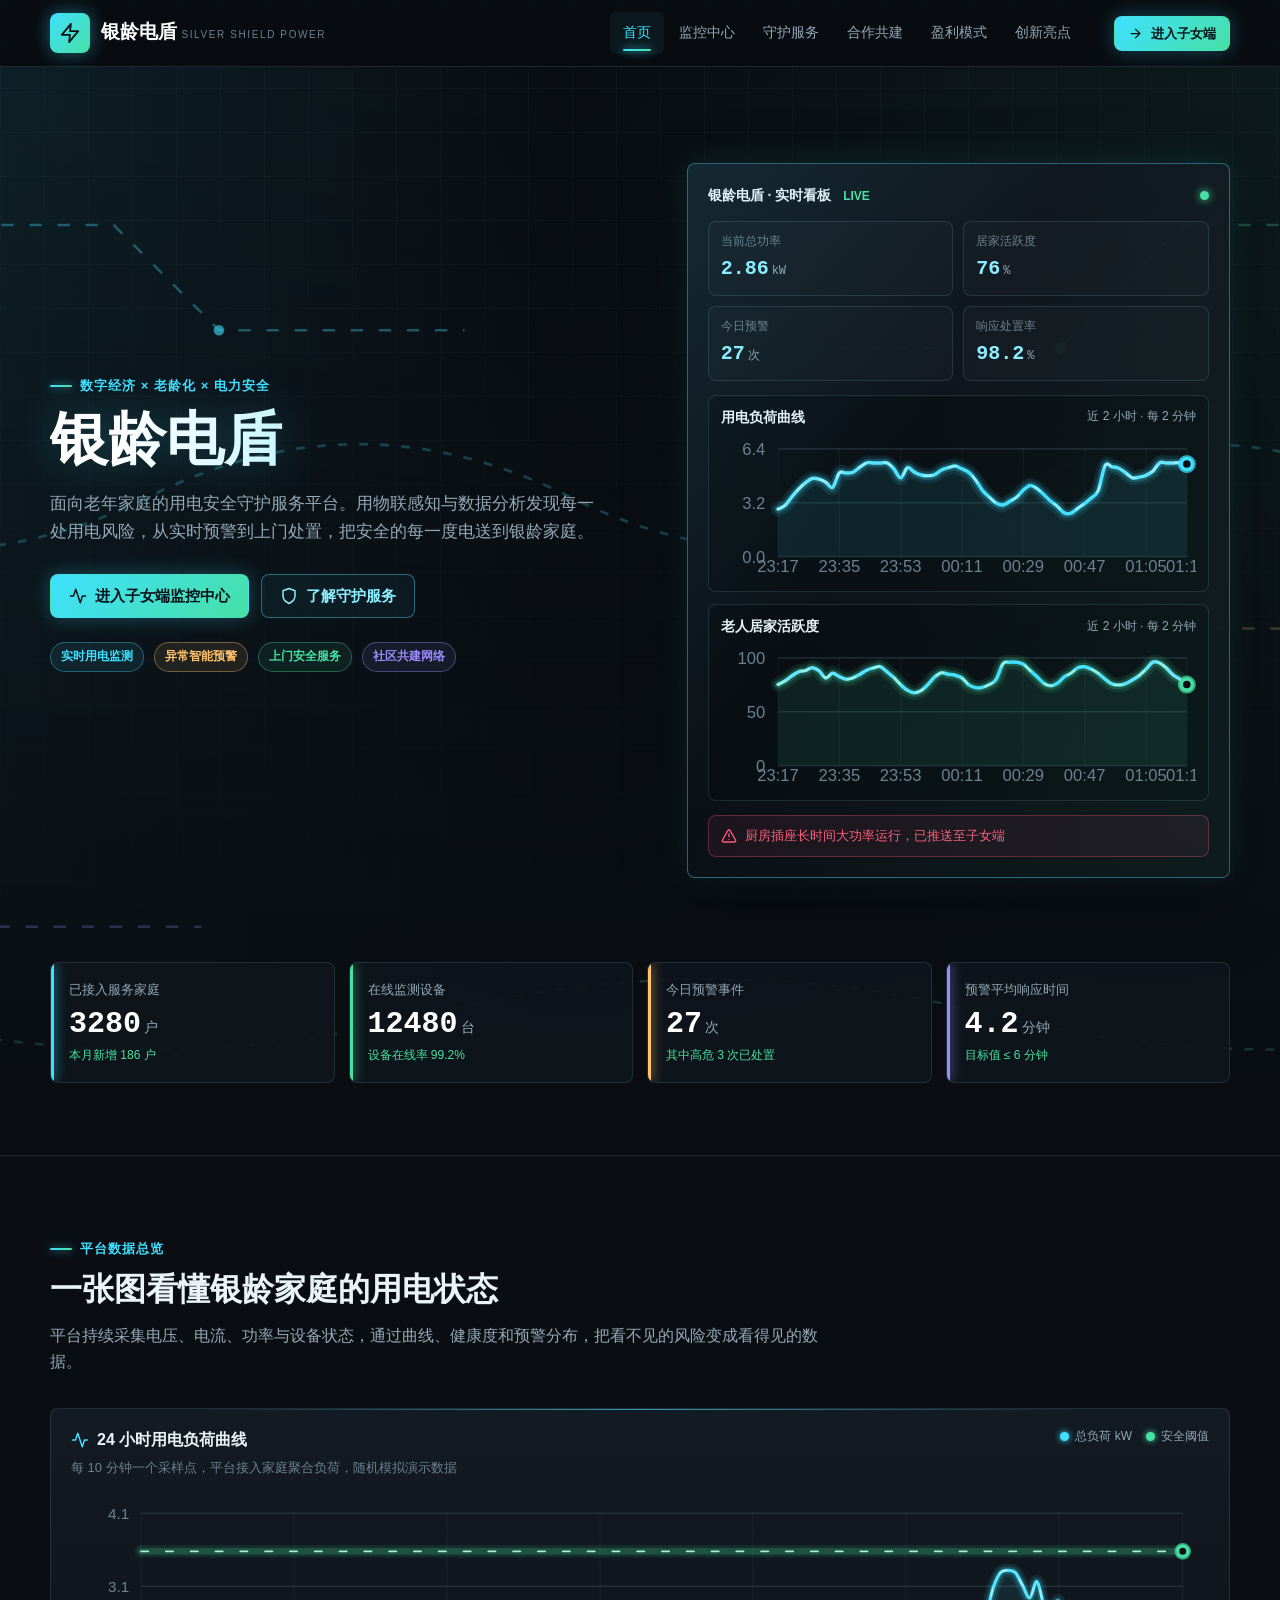
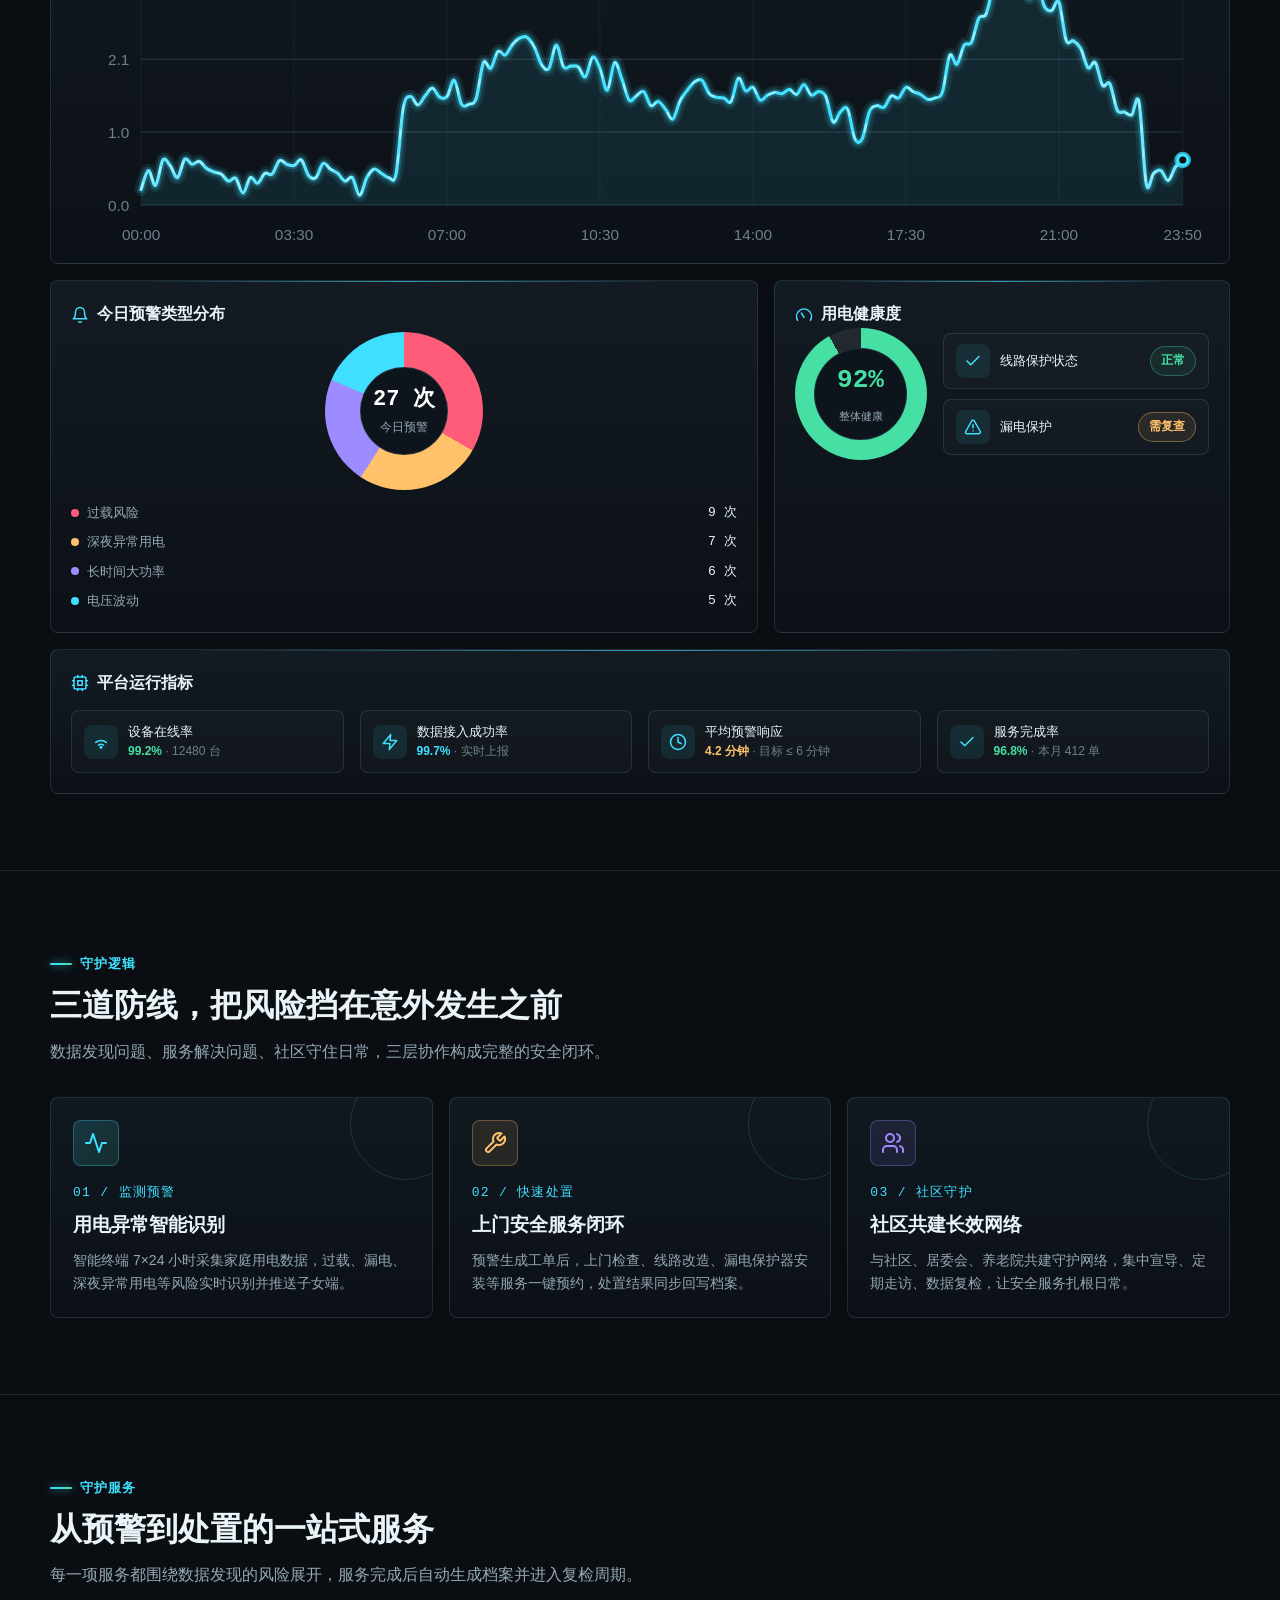
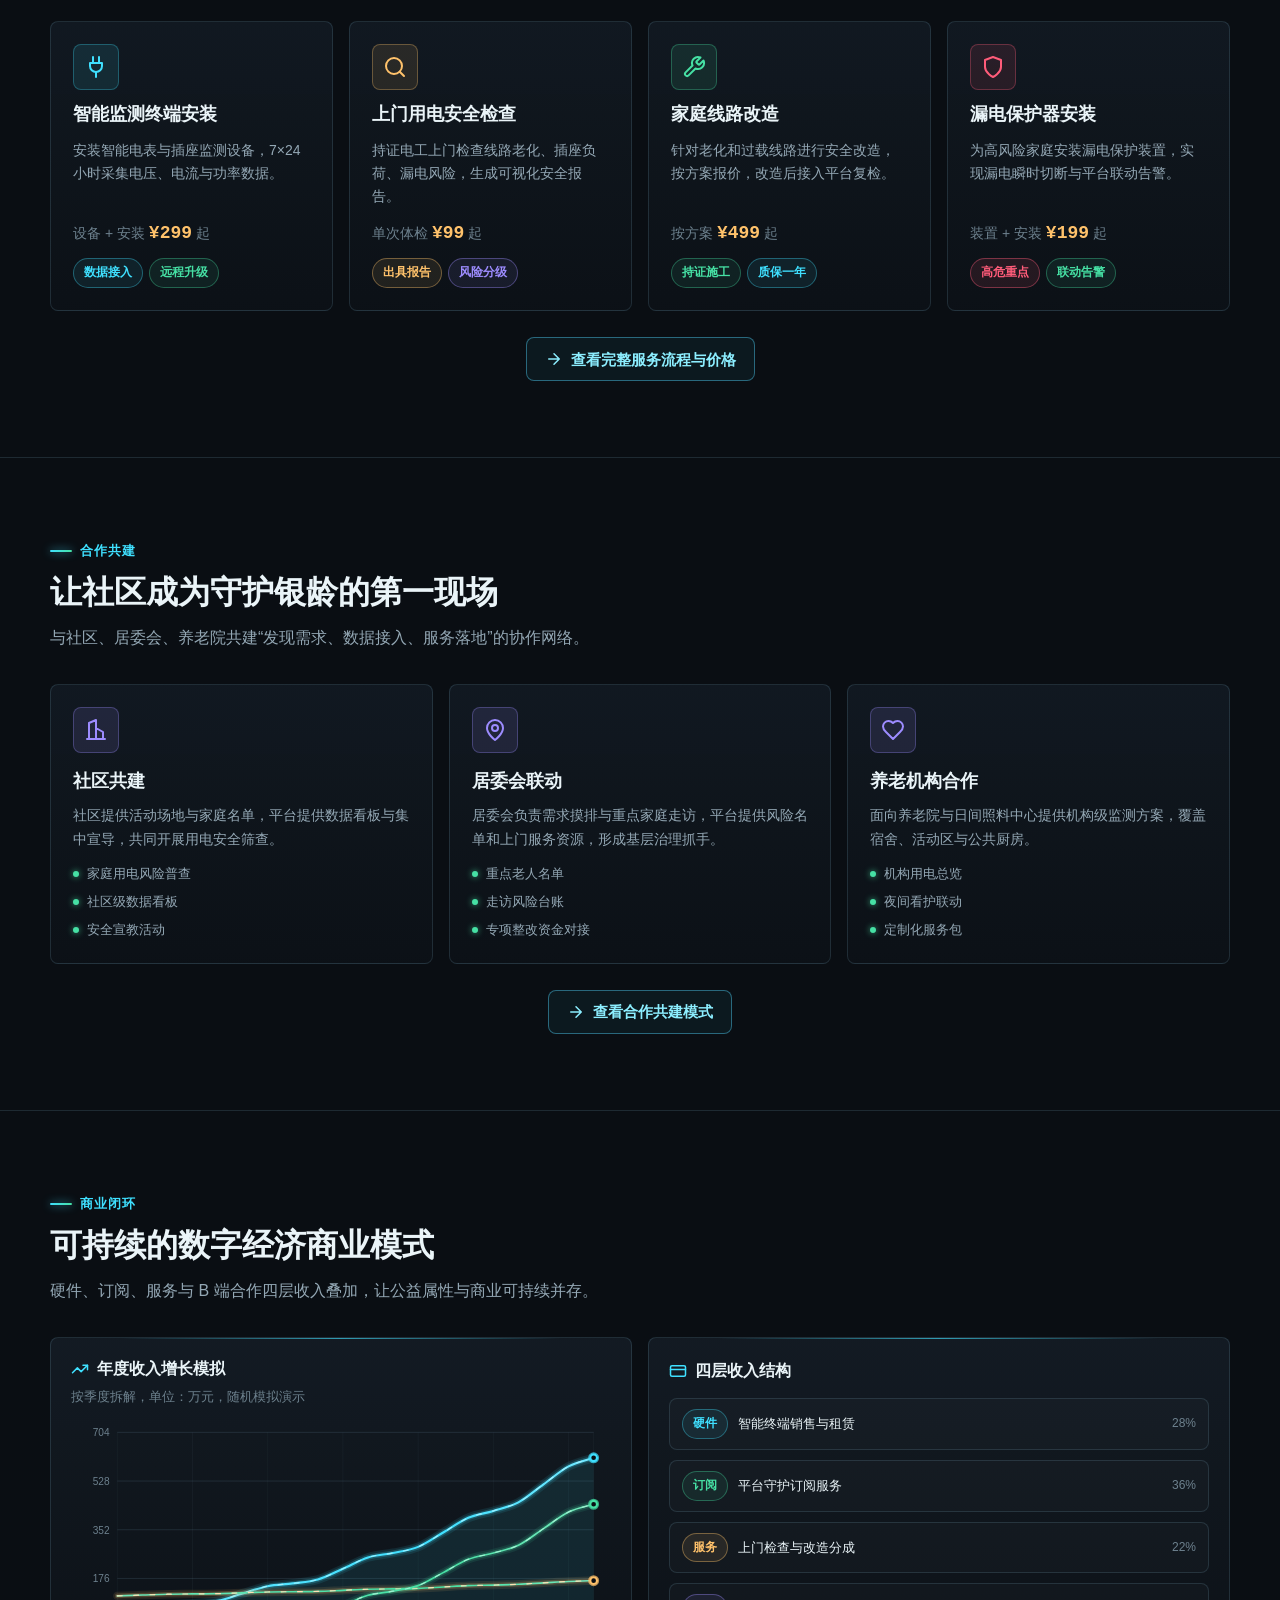
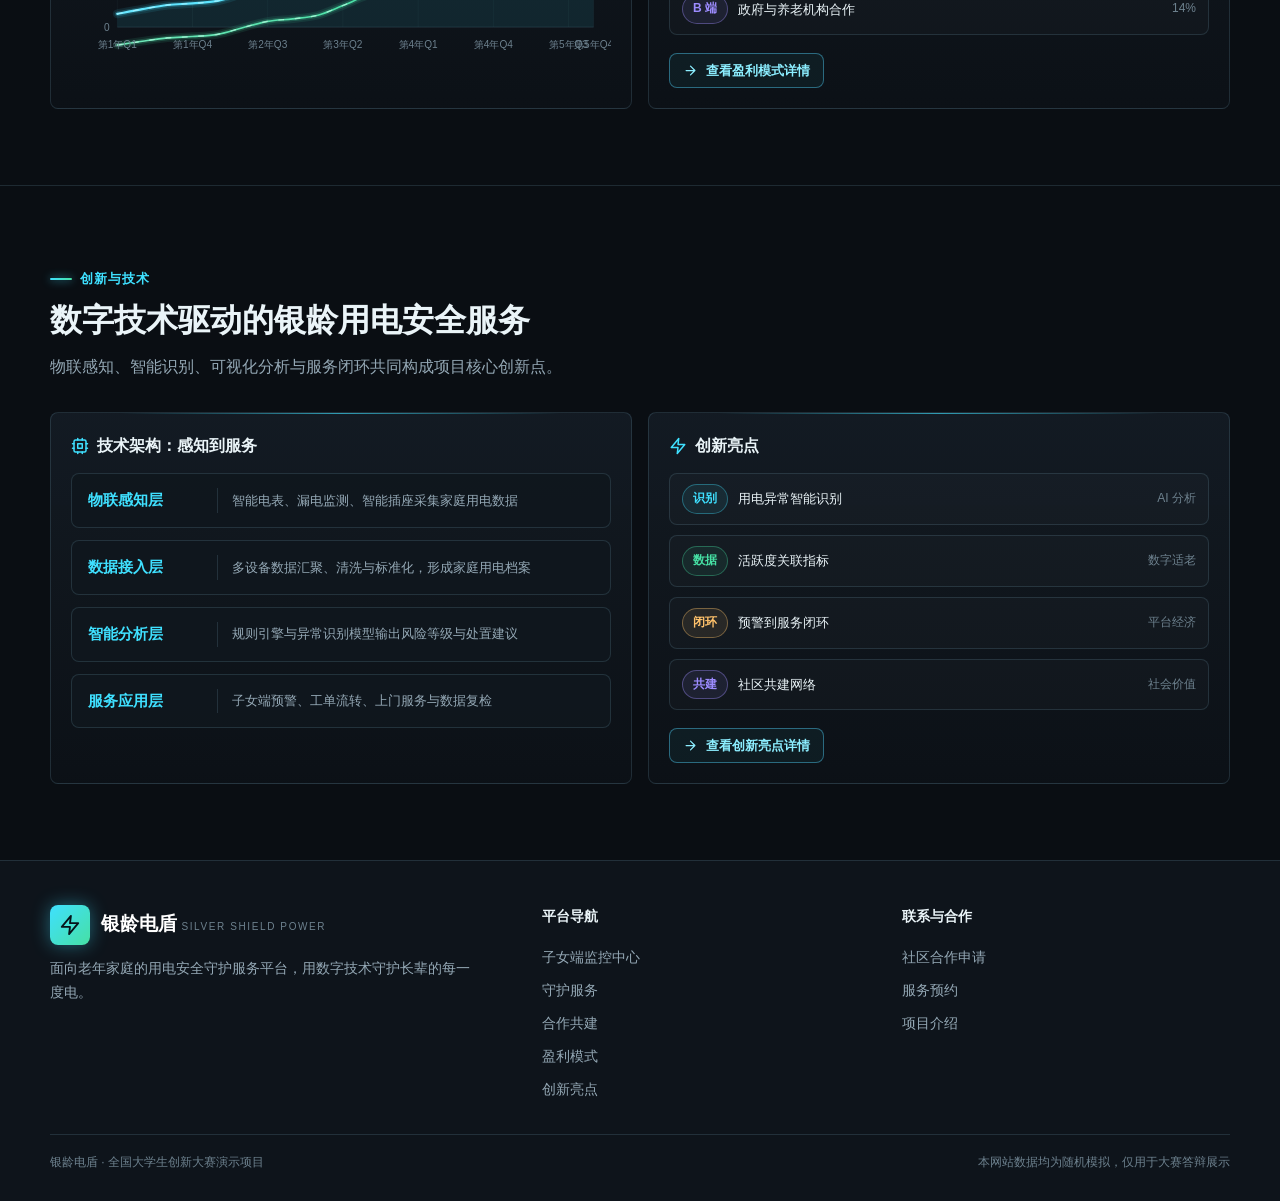
==== commit 492b0054: "Update index.html" ====
--- a/index.html
+++ b/index.html
@@ -665,7 +665,6 @@
           <a href="cooperation.html">社区合作申请</a>
           <a href="services.html">服务预约</a>
           <a href="innovation.html">项目介绍</a>
-          <a href="mailto:hello@yilingdian.com">hello@yilingdian.com</a>
         </div>
       </div>
       <div class="footer-bottom">
--- a/assets/css/style.css
+++ b/assets/css/style.css
@@ -0,0 +1,1835 @@
+:root {
+  --bg: #0a0e13;
+  --bg-2: #0e141b;
+  --panel: #111922;
+  --panel-2: #0d141b;
+  --line: rgba(139, 190, 214, 0.16);
+  --line-strong: rgba(82, 214, 255, 0.42);
+  --text: #eaf4f8;
+  --muted: #94a8b5;
+  --dim: #6d818e;
+  --cyan: #3fe0ff;
+  --cyan-soft: #8ceeff;
+  --green: #46e0a4;
+  --amber: #ffc26b;
+  --orange: #ff9b5c;
+  --red: #ff5c7a;
+  --violet: #9d8cff;
+  --font: "PingFang SC", "Microsoft YaHei", "Noto Sans CJK SC", "Source Han Sans SC", sans-serif;
+  --mono: "JetBrains Mono", "Cascadia Code", Consolas, monospace;
+}
+
+* {
+  box-sizing: border-box;
+  margin: 0;
+  padding: 0;
+}
+
+html {
+  scroll-behavior: smooth;
+}
+
+body {
+  background: var(--bg);
+  color: var(--text);
+  font-family: var(--font);
+  font-size: 16px;
+  line-height: 1.65;
+  overflow-x: hidden;
+}
+
+body::before {
+  content: "";
+  position: fixed;
+  inset: 0;
+  z-index: 0;
+  pointer-events: none;
+  background-image:
+    linear-gradient(rgba(98, 160, 188, 0.055) 1px, transparent 1px),
+    linear-gradient(90deg, rgba(98, 160, 188, 0.055) 1px, transparent 1px);
+  background-size: 44px 44px;
+}
+
+body > * {
+  position: relative;
+  z-index: 1;
+}
+
+a {
+  color: var(--cyan);
+  text-decoration: none;
+}
+
+button {
+  font-family: inherit;
+}
+
+img,
+svg {
+  display: block;
+}
+
+.container {
+  width: min(1180px, calc(100% - 40px));
+  margin: 0 auto;
+}
+
+.section {
+  padding: 76px 0;
+  border-top: 1px solid var(--line);
+}
+
+.section-head {
+  max-width: 780px;
+  margin-bottom: 32px;
+}
+
+.eyebrow {
+  display: inline-flex;
+  align-items: center;
+  gap: 8px;
+  font-size: 13px;
+  font-weight: 700;
+  color: var(--cyan);
+  letter-spacing: 0.08em;
+  margin-bottom: 10px;
+}
+
+.eyebrow::before {
+  content: "";
+  width: 22px;
+  height: 2px;
+  background: linear-gradient(90deg, var(--cyan), var(--green));
+  border-radius: 2px;
+  box-shadow: 0 0 8px rgba(63, 224, 255, 0.8);
+}
+
+.section h2 {
+  font-size: 32px;
+  line-height: 1.3;
+  margin-bottom: 12px;
+}
+
+.section .section-desc {
+  color: var(--muted);
+  font-size: 16px;
+}
+
+.text-cyan {
+  color: var(--cyan);
+}
+
+.text-green {
+  color: var(--green);
+}
+
+.text-amber {
+  color: var(--amber);
+}
+
+.text-red {
+  color: var(--red);
+}
+
+.text-muted {
+  color: var(--muted);
+}
+
+.grid {
+  display: grid;
+  gap: 16px;
+}
+
+.grid-2 {
+  grid-template-columns: repeat(2, minmax(0, 1fr));
+}
+
+.grid-3 {
+  grid-template-columns: repeat(3, minmax(0, 1fr));
+}
+
+.grid-4 {
+  grid-template-columns: repeat(4, minmax(0, 1fr));
+}
+
+.panel {
+  position: relative;
+  background: linear-gradient(180deg, rgba(20, 28, 36, 0.94), rgba(12, 17, 23, 0.98));
+  border: 1px solid var(--line);
+  border-radius: 8px;
+  padding: 20px;
+  overflow: hidden;
+}
+
+.panel::after {
+  content: "";
+  position: absolute;
+  top: 0;
+  left: 12%;
+  right: 12%;
+  height: 1px;
+  background: linear-gradient(90deg, transparent, rgba(63, 224, 255, 0.65), transparent);
+}
+
+.panel-title {
+  font-size: 16px;
+  font-weight: 700;
+  display: flex;
+  align-items: center;
+  gap: 8px;
+}
+
+.panel-title svg {
+  width: 18px;
+  height: 18px;
+  color: var(--cyan);
+}
+
+.panel-sub {
+  color: var(--dim);
+  font-size: 13px;
+  margin-top: 4px;
+}
+
+.btn {
+  display: inline-flex;
+  align-items: center;
+  justify-content: center;
+  gap: 8px;
+  padding: 12px 18px;
+  border: 1px solid transparent;
+  border-radius: 8px;
+  font-size: 15px;
+  font-weight: 700;
+  line-height: 1;
+  cursor: pointer;
+  transition: transform 0.18s ease, box-shadow 0.18s ease, border-color 0.18s ease, color 0.18s ease;
+  white-space: nowrap;
+}
+
+.btn svg {
+  width: 18px;
+  height: 18px;
+}
+
+.btn-primary {
+  background: linear-gradient(135deg, var(--cyan), var(--green));
+  color: #06141a;
+  box-shadow: 0 0 20px rgba(63, 224, 255, 0.28);
+}
+
+.btn-primary:hover {
+  transform: translateY(-2px);
+  box-shadow: 0 0 30px rgba(63, 224, 255, 0.45);
+}
+
+.btn-ghost {
+  border-color: var(--line-strong);
+  color: var(--cyan-soft);
+  background: rgba(63, 224, 255, 0.05);
+}
+
+.btn-ghost:hover {
+  background: rgba(63, 224, 255, 0.12);
+  transform: translateY(-2px);
+}
+
+.btn-warn {
+  background: linear-gradient(135deg, var(--amber), var(--orange));
+  color: #251203;
+  box-shadow: 0 0 18px rgba(255, 176, 94, 0.24);
+}
+
+.btn-sm {
+  padding: 9px 13px;
+  font-size: 13px;
+}
+
+.btn-sm svg {
+  width: 15px;
+  height: 15px;
+}
+
+.badge {
+  display: inline-flex;
+  align-items: center;
+  gap: 6px;
+  padding: 4px 10px;
+  border-radius: 999px;
+  font-size: 12px;
+  font-weight: 600;
+  border: 1px solid var(--line);
+  color: var(--muted);
+  background: rgba(255, 255, 255, 0.03);
+  white-space: nowrap;
+}
+
+.badge-cyan {
+  color: var(--cyan);
+  border-color: rgba(63, 224, 255, 0.35);
+  background: rgba(63, 224, 255, 0.08);
+}
+
+.badge-green {
+  color: var(--green);
+  border-color: rgba(70, 224, 164, 0.35);
+  background: rgba(70, 224, 164, 0.08);
+}
+
+.badge-amber {
+  color: var(--amber);
+  border-color: rgba(255, 194, 107, 0.38);
+  background: rgba(255, 194, 107, 0.09);
+}
+
+.badge-red {
+  color: var(--red);
+  border-color: rgba(255, 92, 122, 0.4);
+  background: rgba(255, 92, 122, 0.1);
+}
+
+.badge-violet {
+  color: var(--violet);
+  border-color: rgba(157, 140, 255, 0.38);
+  background: rgba(157, 140, 255, 0.09);
+}
+
+.dot {
+  width: 8px;
+  height: 8px;
+  border-radius: 50%;
+  display: inline-block;
+}
+
+.site-header {
+  position: sticky;
+  top: 0;
+  z-index: 60;
+  background: rgba(9, 13, 18, 0.88);
+  backdrop-filter: blur(14px);
+  -webkit-backdrop-filter: blur(14px);
+  border-bottom: 1px solid var(--line);
+}
+
+.header-inner {
+  display: flex;
+  align-items: center;
+  gap: 20px;
+  min-height: 66px;
+}
+
+.logo {
+  display: flex;
+  align-items: center;
+  gap: 11px;
+  flex-shrink: 0;
+}
+
+.logo-mark {
+  width: 40px;
+  height: 40px;
+  border-radius: 8px;
+  background: linear-gradient(135deg, var(--cyan), var(--green));
+  display: grid;
+  place-items: center;
+  box-shadow: 0 0 18px rgba(63, 224, 255, 0.4);
+}
+
+.logo-mark svg {
+  width: 22px;
+  height: 22px;
+  color: #06141a;
+}
+
+.logo-name {
+  font-size: 19px;
+  font-weight: 800;
+  color: #fff;
+  line-height: 1.2;
+}
+
+.logo-sub {
+  font-size: 10px;
+  color: var(--dim);
+  letter-spacing: 0.16em;
+  text-transform: uppercase;
+}
+
+.main-nav {
+  display: flex;
+  align-items: center;
+  gap: 2px;
+  margin-left: auto;
+}
+
+.nav-link {
+  position: relative;
+  padding: 9px 13px;
+  color: var(--muted);
+  font-size: 14px;
+  border-radius: 6px;
+  transition: color 0.18s ease, background 0.18s ease;
+}
+
+.nav-link:hover,
+.nav-link.active {
+  color: var(--cyan);
+  background: rgba(63, 224, 255, 0.06);
+}
+
+.nav-link.active::after {
+  content: "";
+  position: absolute;
+  left: 13px;
+  right: 13px;
+  bottom: 3px;
+  height: 2px;
+  border-radius: 2px;
+  background: linear-gradient(90deg, var(--cyan), var(--green));
+  box-shadow: 0 0 8px var(--cyan);
+}
+
+.header-cta {
+  margin-left: 10px;
+}
+
+.nav-toggle {
+  display: none;
+  width: 42px;
+  height: 42px;
+  border: 1px solid var(--line);
+  border-radius: 8px;
+  background: rgba(255, 255, 255, 0.03);
+  color: var(--text);
+  cursor: pointer;
+  place-items: center;
+}
+
+.nav-toggle svg {
+  width: 22px;
+  height: 22px;
+}
+
+.site-footer {
+  border-top: 1px solid var(--line);
+  background: var(--bg-2);
+  padding: 44px 0 28px;
+}
+
+.footer-inner {
+  display: grid;
+  grid-template-columns: 1.4fr 1fr 1fr;
+  gap: 32px;
+  margin-bottom: 28px;
+}
+
+.footer-brand p {
+  color: var(--muted);
+  font-size: 14px;
+  max-width: 420px;
+  margin-top: 12px;
+}
+
+.footer-col h4 {
+  font-size: 14px;
+  color: var(--text);
+  margin-bottom: 12px;
+}
+
+.footer-col a {
+  display: block;
+  color: var(--muted);
+  font-size: 14px;
+  padding: 5px 0;
+  transition: color 0.18s ease;
+}
+
+.footer-col a:hover {
+  color: var(--cyan);
+}
+
+.footer-bottom {
+  border-top: 1px solid var(--line);
+  padding-top: 18px;
+  display: flex;
+  justify-content: space-between;
+  gap: 14px;
+  flex-wrap: wrap;
+  color: var(--dim);
+  font-size: 12px;
+}
+
+.hero {
+  position: relative;
+  padding: 96px 0 0;
+  overflow: hidden;
+}
+
+.hero::before {
+  content: "";
+  position: absolute;
+  inset: 0;
+  background:
+    linear-gradient(180deg, rgba(9, 13, 18, 0.15), var(--bg) 94%),
+    linear-gradient(90deg, rgba(63, 224, 255, 0.1), transparent 44%, rgba(70, 224, 164, 0.07));
+  pointer-events: none;
+}
+
+.hero-circuit {
+  position: absolute;
+  inset: 0;
+  opacity: 0.85;
+  pointer-events: none;
+}
+
+.hero-circuit svg {
+  width: 100%;
+  height: 100%;
+}
+
+.circuit-line {
+  stroke-dasharray: 7 9;
+  animation: dash-flow 14s linear infinite;
+}
+
+.circuit-line-fast {
+  stroke-dasharray: 5 7;
+  animation: dash-flow 7s linear infinite;
+}
+
+@keyframes dash-flow {
+  to {
+    stroke-dashoffset: -320;
+  }
+}
+
+.hero-inner {
+  position: relative;
+  display: grid;
+  grid-template-columns: 1.04fr 0.96fr;
+  gap: 48px;
+  align-items: center;
+}
+
+.hero-copy h1 {
+  font-size: 58px;
+  line-height: 1.12;
+  letter-spacing: 0;
+  font-weight: 900;
+  background: linear-gradient(92deg, #ffffff 12%, var(--cyan-soft) 70%, var(--green) 105%);
+  -webkit-background-clip: text;
+  background-clip: text;
+  color: transparent;
+  filter: drop-shadow(0 0 22px rgba(63, 224, 255, 0.22));
+  margin-bottom: 18px;
+}
+
+.hero-lead {
+  color: var(--muted);
+  font-size: 17px;
+  max-width: 560px;
+  margin-bottom: 28px;
+}
+
+.hero-actions {
+  display: flex;
+  gap: 12px;
+  flex-wrap: wrap;
+  margin-bottom: 24px;
+}
+
+.hero-tags {
+  display: flex;
+  gap: 10px;
+  flex-wrap: wrap;
+}
+
+.hero-viz {
+  position: relative;
+  background: linear-gradient(180deg, rgba(18, 26, 34, 0.94), rgba(11, 16, 22, 0.98));
+  border: 1px solid var(--line-strong);
+  border-radius: 8px;
+  padding: 20px;
+  box-shadow: 0 24px 70px rgba(0, 0, 0, 0.38), 0 0 34px rgba(63, 224, 255, 0.12);
+}
+
+.hero-viz::before {
+  content: "";
+  position: absolute;
+  inset: 0;
+  border-radius: 8px;
+  pointer-events: none;
+  background: linear-gradient(120deg, rgba(63, 224, 255, 0.08), transparent 40%, rgba(70, 224, 164, 0.06));
+}
+
+.viz-head {
+  display: flex;
+  justify-content: space-between;
+  align-items: center;
+  gap: 12px;
+  margin-bottom: 14px;
+}
+
+.viz-head-title {
+  font-size: 14px;
+  font-weight: 700;
+  color: var(--text);
+}
+
+.viz-head-title span {
+  color: var(--green);
+  font-size: 12px;
+  margin-left: 8px;
+}
+
+.viz-stats {
+  display: grid;
+  grid-template-columns: repeat(2, minmax(0, 1fr));
+  gap: 10px;
+  margin-bottom: 14px;
+}
+
+.viz-stat {
+  border: 1px solid var(--line);
+  border-radius: 8px;
+  padding: 10px 12px;
+  background: rgba(255, 255, 255, 0.02);
+}
+
+.viz-stat .label {
+  color: var(--dim);
+  font-size: 12px;
+}
+
+.viz-stat .value {
+  font-family: var(--mono);
+  font-size: 20px;
+  font-weight: 700;
+  color: var(--cyan-soft);
+}
+
+.viz-stat .value small {
+  font-size: 12px;
+  color: var(--muted);
+  font-weight: 500;
+  margin-left: 3px;
+}
+
+.viz-charts {
+  display: grid;
+  gap: 12px;
+}
+
+.viz-chart {
+  border: 1px solid var(--line);
+  border-radius: 8px;
+  padding: 10px 12px 6px;
+  background: rgba(5, 9, 13, 0.34);
+}
+
+.viz-chart .mini-title {
+  display: flex;
+  justify-content: space-between;
+  align-items: center;
+  font-size: 12px;
+  color: var(--muted);
+  margin-bottom: 4px;
+}
+
+.viz-chart .mini-title strong {
+  color: var(--text);
+  font-size: 14px;
+}
+
+.viz-ticker {
+  display: flex;
+  align-items: center;
+  gap: 8px;
+  margin-top: 14px;
+  padding: 9px 12px;
+  border: 1px solid rgba(255, 92, 122, 0.3);
+  border-radius: 8px;
+  background: rgba(255, 92, 122, 0.07);
+  color: var(--red);
+  font-size: 13px;
+}
+
+.viz-ticker svg {
+  width: 16px;
+  height: 16px;
+  flex-shrink: 0;
+  animation: pulse-soft 1.4s ease-in-out infinite;
+}
+
+@keyframes pulse-soft {
+  0%,
+  100% {
+    opacity: 1;
+  }
+  50% {
+    opacity: 0.45;
+  }
+}
+
+.metrics-strip {
+  position: relative;
+  display: grid;
+  grid-template-columns: repeat(4, minmax(0, 1fr));
+  gap: 14px;
+  padding: 40px 0 72px;
+  margin-top: 44px;
+}
+
+.metric-card {
+  border: 1px solid var(--line);
+  border-radius: 8px;
+  padding: 16px 18px;
+  background: rgba(15, 21, 28, 0.86);
+  position: relative;
+  overflow: hidden;
+}
+
+.metric-card::before {
+  content: "";
+  position: absolute;
+  left: 0;
+  top: 0;
+  bottom: 0;
+  width: 3px;
+  background: var(--metric-color, var(--cyan));
+  box-shadow: 0 0 12px var(--metric-color, var(--cyan));
+}
+
+.metric-card .metric-label {
+  color: var(--muted);
+  font-size: 13px;
+  margin-bottom: 6px;
+}
+
+.metric-card .metric-value {
+  font-family: var(--mono);
+  font-size: 30px;
+  font-weight: 800;
+  line-height: 1.2;
+  color: #fff;
+}
+
+.metric-card .metric-value small {
+  font-size: 14px;
+  color: var(--muted);
+  font-weight: 500;
+  margin-left: 3px;
+}
+
+.metric-card .metric-trend {
+  font-size: 12px;
+  color: var(--green);
+  margin-top: 4px;
+}
+
+.overview-grid {
+  display: grid;
+  grid-template-columns: 1.55fr 1fr;
+  gap: 16px;
+}
+
+.overview-grid .wide {
+  grid-column: span 2;
+}
+
+.chart-panel {
+  padding: 18px 20px 12px;
+}
+
+.chart-head {
+  display: flex;
+  justify-content: space-between;
+  align-items: flex-start;
+  gap: 12px;
+  flex-wrap: wrap;
+  margin-bottom: 8px;
+}
+
+.chart-legend {
+  display: flex;
+  align-items: center;
+  gap: 14px;
+  font-size: 12px;
+  color: var(--muted);
+  flex-wrap: wrap;
+}
+
+.legend-item {
+  display: inline-flex;
+  align-items: center;
+  gap: 6px;
+}
+
+.legend-item .dot {
+  width: 9px;
+  height: 9px;
+  box-shadow: 0 0 6px currentColor;
+}
+
+.chart-wrap {
+  position: relative;
+  width: 100%;
+}
+
+.chart-wrap svg {
+  display: block;
+  width: 100%;
+  height: auto;
+}
+
+.chart-tip {
+  position: absolute;
+  pointer-events: none;
+  z-index: 5;
+  background: rgba(8, 12, 16, 0.96);
+  border: 1px solid var(--line-strong);
+  border-radius: 6px;
+  padding: 8px 10px;
+  font-size: 12px;
+  line-height: 1.5;
+  color: var(--text);
+  opacity: 0;
+  transition: opacity 0.12s ease;
+  transform: translate(-50%, -118%);
+  white-space: nowrap;
+}
+
+.chart-tip strong {
+  color: var(--cyan);
+  font-family: var(--mono);
+}
+
+@keyframes curve-flow {
+  to {
+    stroke-dashoffset: -34;
+  }
+}
+
+@media (prefers-reduced-motion: reduce) {
+  .curve-series path {
+    animation: none !important;
+    transition: none !important;
+  }
+}
+
+.donut {
+  position: relative;
+  width: 158px;
+  height: 158px;
+  border-radius: 50%;
+  display: grid;
+  place-items: center;
+  margin: 4px auto 12px;
+}
+
+.donut::before {
+  content: "";
+  position: absolute;
+  inset: 22%;
+  border-radius: 50%;
+  background: var(--panel-2);
+  border: 1px solid var(--line);
+}
+
+.donut-center {
+  position: relative;
+  text-align: center;
+  line-height: 1.35;
+}
+
+.donut-center strong {
+  display: block;
+  font-size: 22px;
+  font-family: var(--mono);
+  color: #fff;
+}
+
+.donut-center span {
+  font-size: 12px;
+  color: var(--muted);
+}
+
+.legend-list {
+  display: grid;
+  gap: 8px;
+}
+
+.legend-row {
+  display: flex;
+  align-items: center;
+  gap: 8px;
+  font-size: 13px;
+  color: var(--muted);
+}
+
+.legend-row .name {
+  margin-right: auto;
+}
+
+.legend-row .num {
+  font-family: var(--mono);
+  color: var(--text);
+}
+
+.gauge-row {
+  display: flex;
+  align-items: center;
+  gap: 16px;
+}
+
+.gauge {
+  position: relative;
+  width: 132px;
+  height: 132px;
+  border-radius: 50%;
+  display: grid;
+  place-items: center;
+  flex-shrink: 0;
+}
+
+.gauge::before {
+  content: "";
+  position: absolute;
+  inset: 15%;
+  border-radius: 50%;
+  background: var(--panel-2);
+  border: 1px solid var(--line);
+}
+
+.gauge-center {
+  position: relative;
+  text-align: center;
+}
+
+.gauge-center strong {
+  display: block;
+  font-family: var(--mono);
+  font-size: 26px;
+  color: var(--green);
+}
+
+.gauge-center span {
+  font-size: 11px;
+  color: var(--muted);
+}
+
+.status-list {
+  display: grid;
+  gap: 10px;
+}
+
+.status-item {
+  display: flex;
+  align-items: center;
+  gap: 10px;
+  padding: 10px 12px;
+  border: 1px solid var(--line);
+  border-radius: 8px;
+  background: rgba(255, 255, 255, 0.02);
+  font-size: 13px;
+}
+
+.status-item .status-ic {
+  width: 34px;
+  height: 34px;
+  border-radius: 8px;
+  display: grid;
+  place-items: center;
+  background: rgba(63, 224, 255, 0.09);
+  color: var(--cyan);
+  flex-shrink: 0;
+}
+
+.status-item .status-ic svg {
+  width: 18px;
+  height: 18px;
+}
+
+.status-item .status-name {
+  margin-right: auto;
+}
+
+.status-item .status-meta {
+  color: var(--dim);
+  font-size: 12px;
+}
+
+.defense-grid {
+  grid-template-columns: repeat(3, minmax(0, 1fr));
+}
+
+.defense-card {
+  border: 1px solid var(--line);
+  border-radius: 8px;
+  padding: 22px;
+  background: linear-gradient(180deg, rgba(18, 26, 34, 0.92), rgba(12, 17, 23, 0.98));
+  position: relative;
+  overflow: hidden;
+}
+
+.defense-card::after {
+  content: "";
+  position: absolute;
+  right: -30px;
+  top: -30px;
+  width: 110px;
+  height: 110px;
+  border-radius: 50%;
+  border: 1px solid rgba(63, 224, 255, 0.16);
+}
+
+.defense-card .step-num {
+  font-family: var(--mono);
+  font-size: 13px;
+  color: var(--cyan);
+  letter-spacing: 0.1em;
+}
+
+.defense-card h3 {
+  font-size: 19px;
+  margin: 6px 0 8px;
+}
+
+.defense-card p {
+  color: var(--muted);
+  font-size: 14px;
+}
+
+.defense-card .defense-icon {
+  width: 46px;
+  height: 46px;
+  border-radius: 8px;
+  display: grid;
+  place-items: center;
+  margin-bottom: 16px;
+  background: linear-gradient(135deg, rgba(63, 224, 255, 0.16), rgba(70, 224, 164, 0.12));
+  color: var(--cyan);
+  border: 1px solid rgba(63, 224, 255, 0.3);
+}
+
+.defense-card .defense-icon svg {
+  width: 24px;
+  height: 24px;
+}
+
+.service-card {
+  border: 1px solid var(--line);
+  border-radius: 8px;
+  padding: 22px;
+  background: linear-gradient(180deg, rgba(18, 26, 34, 0.94), rgba(12, 17, 23, 0.98));
+  display: flex;
+  flex-direction: column;
+  gap: 10px;
+  transition: transform 0.18s ease, border-color 0.18s ease;
+}
+
+.service-card:hover {
+  transform: translateY(-4px);
+  border-color: var(--line-strong);
+}
+
+.service-card .service-ic {
+  width: 46px;
+  height: 46px;
+  border-radius: 8px;
+  display: grid;
+  place-items: center;
+  color: var(--cyan);
+  background: rgba(63, 224, 255, 0.1);
+  border: 1px solid rgba(63, 224, 255, 0.28);
+}
+
+.service-card .service-ic svg {
+  width: 24px;
+  height: 24px;
+}
+
+.service-card h3 {
+  font-size: 18px;
+}
+
+.service-card p {
+  color: var(--muted);
+  font-size: 14px;
+  flex: 1;
+}
+
+.service-card .service-price {
+  font-size: 14px;
+  color: var(--dim);
+}
+
+.service-card .service-price strong {
+  color: var(--amber);
+  font-family: var(--mono);
+  font-size: 18px;
+}
+
+.service-card .service-tags {
+  display: flex;
+  flex-wrap: wrap;
+  gap: 6px;
+}
+
+.coop-card {
+  border: 1px solid var(--line);
+  border-radius: 8px;
+  padding: 22px;
+  background: linear-gradient(180deg, rgba(18, 26, 34, 0.94), rgba(12, 17, 23, 0.98));
+}
+
+.coop-card .coop-ic {
+  width: 46px;
+  height: 46px;
+  border-radius: 8px;
+  display: grid;
+  place-items: center;
+  margin-bottom: 14px;
+  background: rgba(157, 140, 255, 0.12);
+  color: var(--violet);
+  border: 1px solid rgba(157, 140, 255, 0.3);
+}
+
+.coop-card .coop-ic svg {
+  width: 24px;
+  height: 24px;
+}
+
+.coop-card h3 {
+  font-size: 18px;
+  margin-bottom: 8px;
+}
+
+.coop-card p {
+  color: var(--muted);
+  font-size: 14px;
+  margin-bottom: 12px;
+}
+
+.coop-card ul {
+  list-style: none;
+  display: grid;
+  gap: 7px;
+  font-size: 13px;
+  color: var(--muted);
+}
+
+.coop-card li {
+  display: flex;
+  gap: 8px;
+  align-items: flex-start;
+}
+
+.coop-card li::before {
+  content: "";
+  width: 6px;
+  height: 6px;
+  border-radius: 50%;
+  background: var(--green);
+  margin-top: 8px;
+  flex-shrink: 0;
+  box-shadow: 0 0 6px rgba(70, 224, 164, 0.8);
+}
+
+.page-head {
+  padding: 68px 0 40px;
+  border-bottom: 1px solid var(--line);
+  position: relative;
+  overflow: hidden;
+}
+
+.page-head::before {
+  content: "";
+  position: absolute;
+  inset: 0;
+  background:
+    linear-gradient(90deg, rgba(63, 224, 255, 0.08), transparent 55%, rgba(70, 224, 164, 0.05)),
+    linear-gradient(180deg, rgba(9, 13, 18, 0.1), var(--bg));
+  pointer-events: none;
+}
+
+.page-head .container {
+  position: relative;
+}
+
+.page-head h1 {
+  font-size: 40px;
+  line-height: 1.25;
+  margin-bottom: 10px;
+}
+
+.page-head .page-desc {
+  color: var(--muted);
+  font-size: 16px;
+  max-width: 720px;
+}
+
+.page-stats {
+  display: grid;
+  grid-template-columns: repeat(4, minmax(0, 1fr));
+  gap: 14px;
+  margin-top: 30px;
+}
+
+.flow {
+  display: grid;
+  grid-template-columns: repeat(6, minmax(0, 1fr));
+  gap: 10px;
+}
+
+.flow-step {
+  border: 1px solid var(--line);
+  border-radius: 8px;
+  padding: 14px;
+  background: rgba(16, 23, 30, 0.92);
+  position: relative;
+}
+
+.flow-step::after {
+  content: "→";
+  position: absolute;
+  right: -11px;
+  top: 50%;
+  transform: translateY(-50%);
+  color: var(--cyan);
+  font-size: 16px;
+  z-index: 2;
+}
+
+.flow-step:last-child::after {
+  display: none;
+}
+
+.flow-step .flow-num {
+  font-family: var(--mono);
+  font-size: 12px;
+  color: var(--cyan);
+}
+
+.flow-step strong {
+  display: block;
+  font-size: 15px;
+  margin: 4px 0 3px;
+}
+
+.flow-step span {
+  color: var(--dim);
+  font-size: 12px;
+}
+
+.alert-item {
+  display: flex;
+  align-items: flex-start;
+  gap: 11px;
+  padding: 12px;
+  border: 1px solid var(--line);
+  border-left-width: 3px;
+  border-radius: 8px;
+  background: rgba(255, 255, 255, 0.02);
+  margin-bottom: 10px;
+}
+
+.alert-item.sev-high {
+  border-left-color: var(--red);
+}
+
+.alert-item.sev-mid {
+  border-left-color: var(--amber);
+}
+
+.alert-item.sev-low {
+  border-left-color: var(--cyan);
+}
+
+.alert-ic {
+  width: 34px;
+  height: 34px;
+  border-radius: 8px;
+  display: grid;
+  place-items: center;
+  flex-shrink: 0;
+  color: var(--red);
+  background: rgba(255, 92, 122, 0.1);
+}
+
+.alert-ic svg {
+  width: 18px;
+  height: 18px;
+}
+
+.alert-item .alert-body {
+  flex: 1;
+  min-width: 0;
+}
+
+.alert-item .alert-top {
+  display: flex;
+  align-items: center;
+  gap: 8px;
+  flex-wrap: wrap;
+}
+
+.alert-item .alert-top strong {
+  font-size: 14px;
+}
+
+.alert-item .alert-time {
+  color: var(--dim);
+  font-size: 12px;
+  margin-left: auto;
+}
+
+.alert-item .alert-desc {
+  color: var(--muted);
+  font-size: 13px;
+  margin-top: 2px;
+}
+
+.alert-item .alert-action {
+  margin-left: auto;
+}
+
+.filter-tabs {
+  display: flex;
+  gap: 8px;
+  flex-wrap: wrap;
+  margin-bottom: 14px;
+}
+
+.filter-tab {
+  padding: 7px 12px;
+  border: 1px solid var(--line);
+  border-radius: 999px;
+  background: rgba(255, 255, 255, 0.02);
+  color: var(--muted);
+  font-size: 13px;
+  cursor: pointer;
+  transition: 0.16s ease;
+}
+
+.filter-tab:hover,
+.filter-tab.active {
+  color: var(--cyan);
+  border-color: var(--line-strong);
+  background: rgba(63, 224, 255, 0.08);
+}
+
+.family-select {
+  display: flex;
+  gap: 10px;
+  flex-wrap: wrap;
+}
+
+.family-chip {
+  display: inline-flex;
+  align-items: center;
+  gap: 9px;
+  padding: 10px 14px;
+  border: 1px solid var(--line);
+  border-radius: 8px;
+  background: rgba(255, 255, 255, 0.02);
+  color: var(--muted);
+  font-size: 14px;
+  cursor: pointer;
+  transition: 0.16s ease;
+}
+
+.family-chip:hover,
+.family-chip.active {
+  color: var(--text);
+  border-color: var(--line-strong);
+  background: rgba(63, 224, 255, 0.09);
+}
+
+.family-chip .chip-avatar {
+  width: 28px;
+  height: 28px;
+  border-radius: 50%;
+  display: grid;
+  place-items: center;
+  font-size: 12px;
+  font-weight: 700;
+  background: linear-gradient(135deg, var(--cyan), var(--green));
+  color: #06141a;
+}
+
+.family-chip .chip-meta {
+  font-size: 12px;
+  color: var(--dim);
+  line-height: 1.3;
+}
+
+.family-chip .chip-meta strong {
+  display: block;
+  font-size: 14px;
+  color: var(--text);
+}
+
+.live-dot {
+  width: 9px;
+  height: 9px;
+  border-radius: 50%;
+  background: var(--green);
+  box-shadow: 0 0 8px var(--green);
+  animation: pulse-soft 1.6s ease-in-out infinite;
+}
+
+.ticket-box {
+  border: 1px dashed rgba(63, 224, 255, 0.4);
+  border-radius: 8px;
+  padding: 18px;
+  background: rgba(63, 224, 255, 0.05);
+}
+
+.ticket-box h3 {
+  font-size: 16px;
+  margin-bottom: 6px;
+}
+
+.ticket-box p {
+  color: var(--muted);
+  font-size: 13px;
+  margin-bottom: 14px;
+}
+
+.progress-track {
+  height: 8px;
+  border-radius: 999px;
+  background: rgba(255, 255, 255, 0.06);
+  overflow: hidden;
+  margin-top: 8px;
+}
+
+.progress-fill {
+  height: 100%;
+  border-radius: 999px;
+  background: linear-gradient(90deg, var(--cyan), var(--green));
+  box-shadow: 0 0 10px rgba(63, 224, 255, 0.6);
+  width: 0;
+  transition: width 0.9s ease;
+}
+
+.meter-row {
+  margin-bottom: 12px;
+}
+
+.meter-row .meter-label {
+  display: flex;
+  justify-content: space-between;
+  font-size: 13px;
+  color: var(--muted);
+  margin-bottom: 4px;
+}
+
+.meter-row .meter-label strong {
+  color: var(--text);
+  font-family: var(--mono);
+}
+
+.meter-track {
+  height: 8px;
+  border-radius: 999px;
+  background: rgba(255, 255, 255, 0.06);
+  overflow: hidden;
+}
+
+.meter-fill {
+  height: 100%;
+  width: 0;
+  border-radius: 999px;
+  background: linear-gradient(90deg, var(--cyan), var(--green));
+  transition: width 1s ease;
+}
+
+.meter-fill.warn {
+  background: linear-gradient(90deg, var(--amber), var(--orange));
+}
+
+.meter-fill.danger {
+  background: linear-gradient(90deg, var(--red), var(--orange));
+}
+
+.data-table {
+  width: 100%;
+  border-collapse: collapse;
+  font-size: 14px;
+}
+
+.data-table th {
+  text-align: left;
+  color: var(--dim);
+  font-size: 12px;
+  font-weight: 600;
+  padding: 10px 12px;
+  border-bottom: 1px solid var(--line-strong);
+  white-space: nowrap;
+}
+
+.data-table td {
+  padding: 12px;
+  border-bottom: 1px solid var(--line);
+  color: var(--muted);
+}
+
+.data-table td strong {
+  color: var(--text);
+}
+
+.data-table tr:last-child td {
+  border-bottom: none;
+}
+
+.layer-flow {
+  display: grid;
+  gap: 12px;
+}
+
+.layer-row {
+  display: grid;
+  grid-template-columns: 130px 1fr;
+  gap: 14px;
+  align-items: center;
+  border: 1px solid var(--line);
+  border-radius: 8px;
+  padding: 14px 16px;
+  background: rgba(16, 23, 30, 0.92);
+}
+
+.layer-row .layer-name {
+  font-size: 15px;
+  font-weight: 700;
+  color: var(--cyan);
+  border-right: 1px solid var(--line);
+  padding-right: 14px;
+}
+
+.layer-row .layer-desc {
+  color: var(--muted);
+  font-size: 13px;
+}
+
+.roadmap {
+  display: grid;
+  grid-template-columns: repeat(3, minmax(0, 1fr));
+  gap: 14px;
+}
+
+.roadmap-item {
+  border: 1px solid var(--line);
+  border-radius: 8px;
+  padding: 20px;
+  background: linear-gradient(180deg, rgba(18, 26, 34, 0.94), rgba(12, 17, 23, 0.98));
+  position: relative;
+}
+
+.roadmap-item .roadmap-phase {
+  font-family: var(--mono);
+  font-size: 12px;
+  color: var(--amber);
+}
+
+.roadmap-item h3 {
+  font-size: 18px;
+  margin: 6px 0 8px;
+}
+
+.roadmap-item p {
+  color: var(--muted);
+  font-size: 13px;
+}
+
+.roadmap-item ul {
+  list-style: none;
+  margin-top: 10px;
+  display: grid;
+  gap: 6px;
+}
+
+.roadmap-item li {
+  color: var(--muted);
+  font-size: 13px;
+  padding-left: 14px;
+  position: relative;
+}
+
+.roadmap-item li::before {
+  content: "◆";
+  position: absolute;
+  left: 0;
+  color: var(--cyan);
+  font-size: 9px;
+  top: 5px;
+}
+
+.network-svg {
+  width: 100%;
+  height: auto;
+  min-height: 300px;
+}
+
+.network-node {
+  animation: pulse-soft 2.4s ease-in-out infinite;
+}
+
+.accordion-item {
+  border: 1px solid var(--line);
+  border-radius: 8px;
+  margin-bottom: 10px;
+  overflow: hidden;
+}
+
+.accordion-btn {
+  width: 100%;
+  display: flex;
+  justify-content: space-between;
+  align-items: center;
+  gap: 12px;
+  padding: 14px 16px;
+  background: rgba(255, 255, 255, 0.02);
+  border: none;
+  color: var(--text);
+  font-size: 15px;
+  font-weight: 600;
+  cursor: pointer;
+  text-align: left;
+}
+
+.accordion-btn svg {
+  width: 18px;
+  height: 18px;
+  color: var(--cyan);
+  transition: transform 0.2s ease;
+  flex-shrink: 0;
+}
+
+.accordion-item.open .accordion-btn svg {
+  transform: rotate(45deg);
+}
+
+.accordion-body {
+  display: none;
+  padding: 0 16px 14px;
+  color: var(--muted);
+  font-size: 14px;
+}
+
+.accordion-item.open .accordion-body {
+  display: block;
+}
+
+.innovation-num {
+  font-family: var(--mono);
+  font-size: 34px;
+  font-weight: 800;
+  color: var(--cyan);
+}
+
+.innovation-num small {
+  font-size: 14px;
+  color: var(--muted);
+  font-weight: 500;
+}
+
+@media (max-width: 1024px) {
+  .main-nav {
+    position: fixed;
+    top: 66px;
+    left: 0;
+    right: 0;
+    flex-direction: column;
+    align-items: stretch;
+    gap: 4px;
+    background: rgba(9, 13, 18, 0.97);
+    border-bottom: 1px solid var(--line);
+    padding: 14px 20px 20px;
+    display: none;
+    margin-left: 0;
+    z-index: 59;
+  }
+
+  .main-nav.open {
+    display: flex;
+  }
+
+  .nav-toggle {
+    display: grid;
+    margin-left: auto;
+  }
+
+  .header-cta {
+    margin-left: 0;
+  }
+
+  .hero-inner {
+    grid-template-columns: 1fr;
+    gap: 28px;
+  }
+
+  .hero-copy h1 {
+    font-size: 46px;
+  }
+
+  .overview-grid,
+  .grid-4 {
+    grid-template-columns: repeat(2, minmax(0, 1fr));
+  }
+
+  .overview-grid .wide {
+    grid-column: span 2;
+  }
+
+  .defense-grid,
+  .grid-3,
+  .roadmap {
+    grid-template-columns: repeat(2, minmax(0, 1fr));
+  }
+
+  .flow {
+    grid-template-columns: repeat(3, minmax(0, 1fr));
+  }
+
+  .flow-step:nth-child(3n)::after {
+    display: none;
+  }
+
+  .page-stats {
+    grid-template-columns: repeat(2, minmax(0, 1fr));
+  }
+}
+
+@media (max-width: 768px) {
+  .container {
+    width: min(100% - 28px, 1180px);
+  }
+
+  .section {
+    padding: 52px 0;
+  }
+
+  .section h2 {
+    font-size: 26px;
+  }
+
+  .metrics-strip {
+    grid-template-columns: repeat(2, minmax(0, 1fr));
+    gap: 10px;
+    padding: 30px 0 48px;
+  }
+
+  .metric-card .metric-value {
+    font-size: 24px;
+  }
+
+  .footer-inner {
+    grid-template-columns: 1fr;
+    gap: 22px;
+  }
+
+  .overview-grid {
+    grid-template-columns: 1fr;
+  }
+
+  .overview-grid .wide {
+    grid-column: span 1;
+  }
+
+  .grid-2,
+  .grid-3,
+  .grid-4,
+  .defense-grid,
+  .roadmap {
+    grid-template-columns: 1fr;
+  }
+
+  .flow {
+    grid-template-columns: repeat(2, minmax(0, 1fr));
+  }
+
+  .flow-step:nth-child(2n)::after {
+    display: none;
+  }
+
+  .page-head h1 {
+    font-size: 32px;
+  }
+
+  .page-stats {
+    grid-template-columns: repeat(2, minmax(0, 1fr));
+  }
+
+  .layer-row {
+    grid-template-columns: 1fr;
+    gap: 4px;
+  }
+
+  .layer-row .layer-name {
+    border-right: none;
+    border-bottom: 1px solid var(--line);
+    padding-right: 0;
+    padding-bottom: 6px;
+  }
+}
+
+@media (max-width: 520px) {
+  .hero-copy h1 {
+    font-size: 38px;
+  }
+
+  .hero {
+    padding-top: 64px;
+  }
+
+  .hero-actions .btn {
+    width: 100%;
+  }
+
+  .metrics-strip,
+  .page-stats {
+    grid-template-columns: 1fr;
+  }
+
+  .flow {
+    grid-template-columns: 1fr;
+  }
+
+  .flow-step::after {
+    content: "↓";
+    right: auto;
+    left: 50%;
+    top: auto;
+    bottom: -14px;
+    transform: translateX(-50%);
+  }
+
+  .viz-stats {
+    grid-template-columns: 1fr;
+  }
+
+  .footer-bottom {
+    flex-direction: column;
+  }
+
+  .data-table {
+    font-size: 12px;
+  }
+
+  .data-table th,
+  .data-table td {
+    padding: 8px;
+  }
+}
+
+@media (prefers-reduced-motion: reduce) {
+  *,
+  *::before,
+  *::after {
+    animation-duration: 0.01ms !important;
+    animation-iteration-count: 1 !important;
+    transition-duration: 0.01ms !important;
+  }
+}
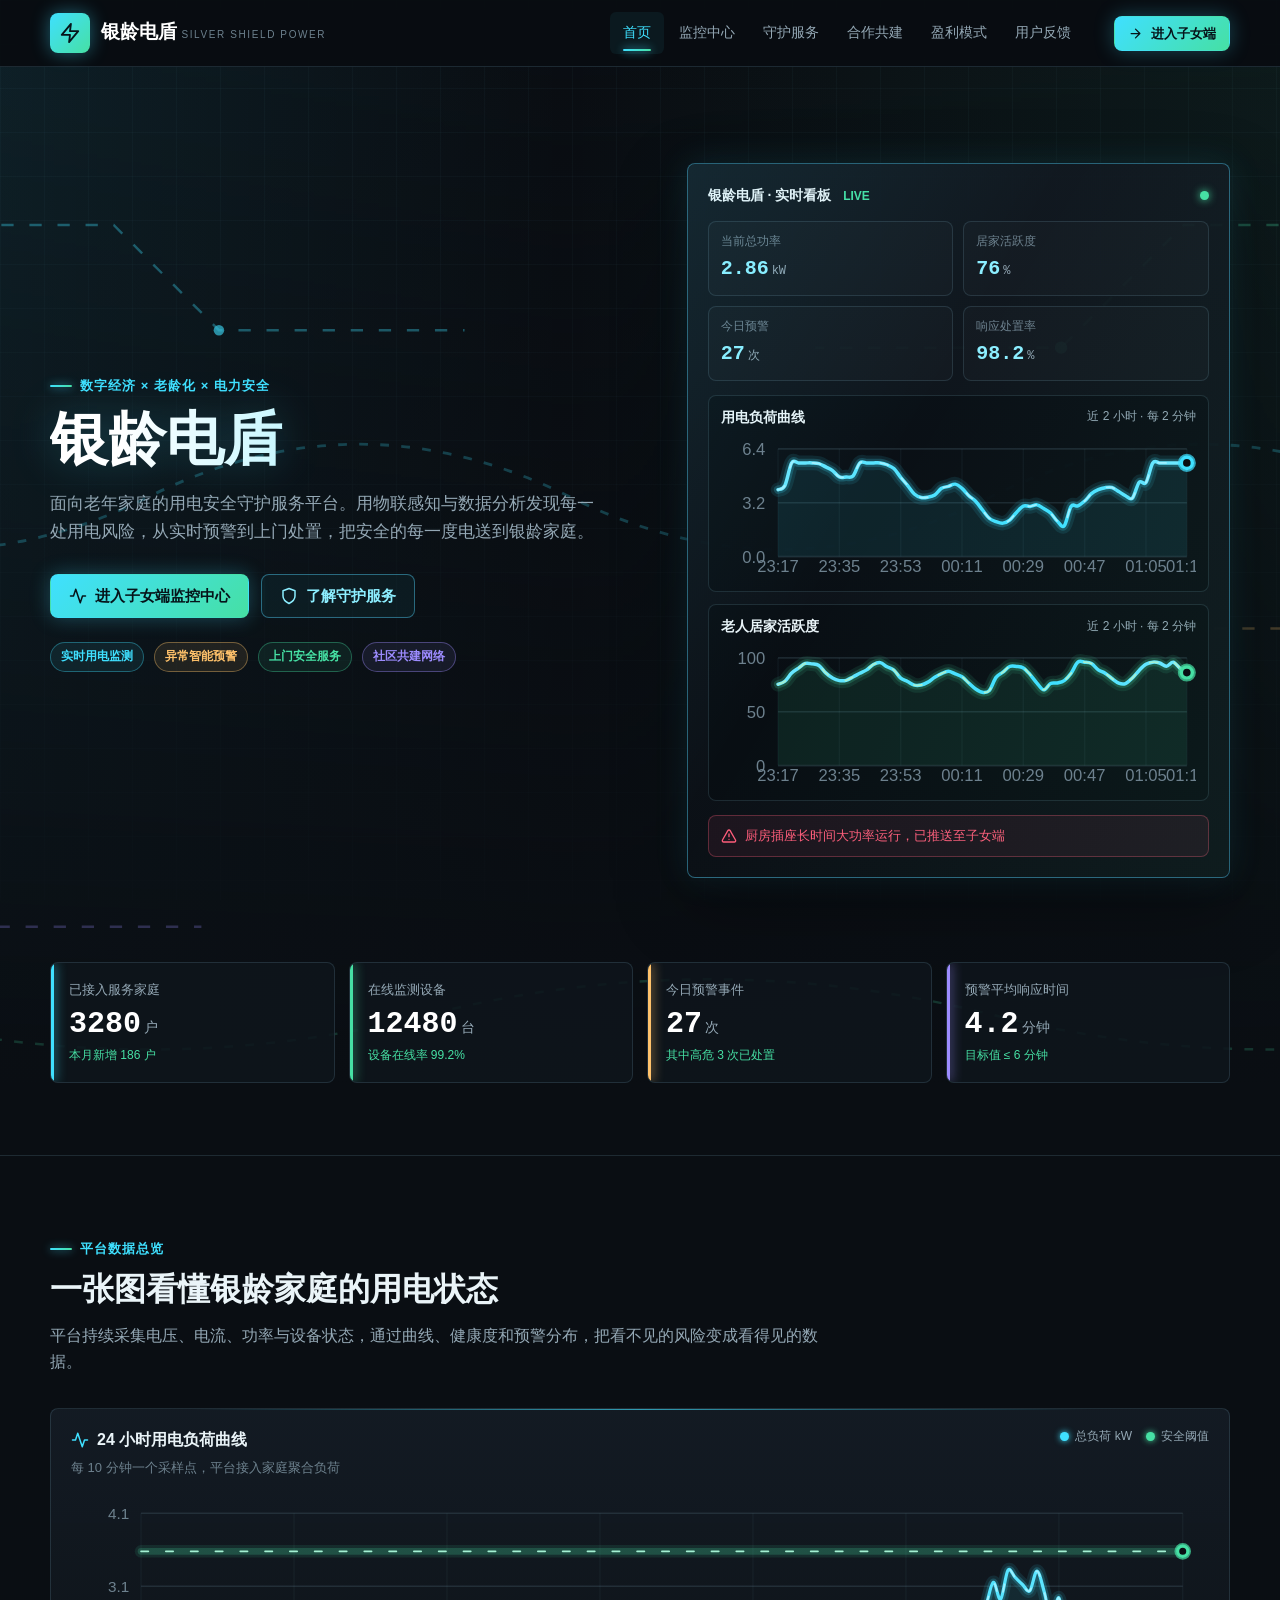
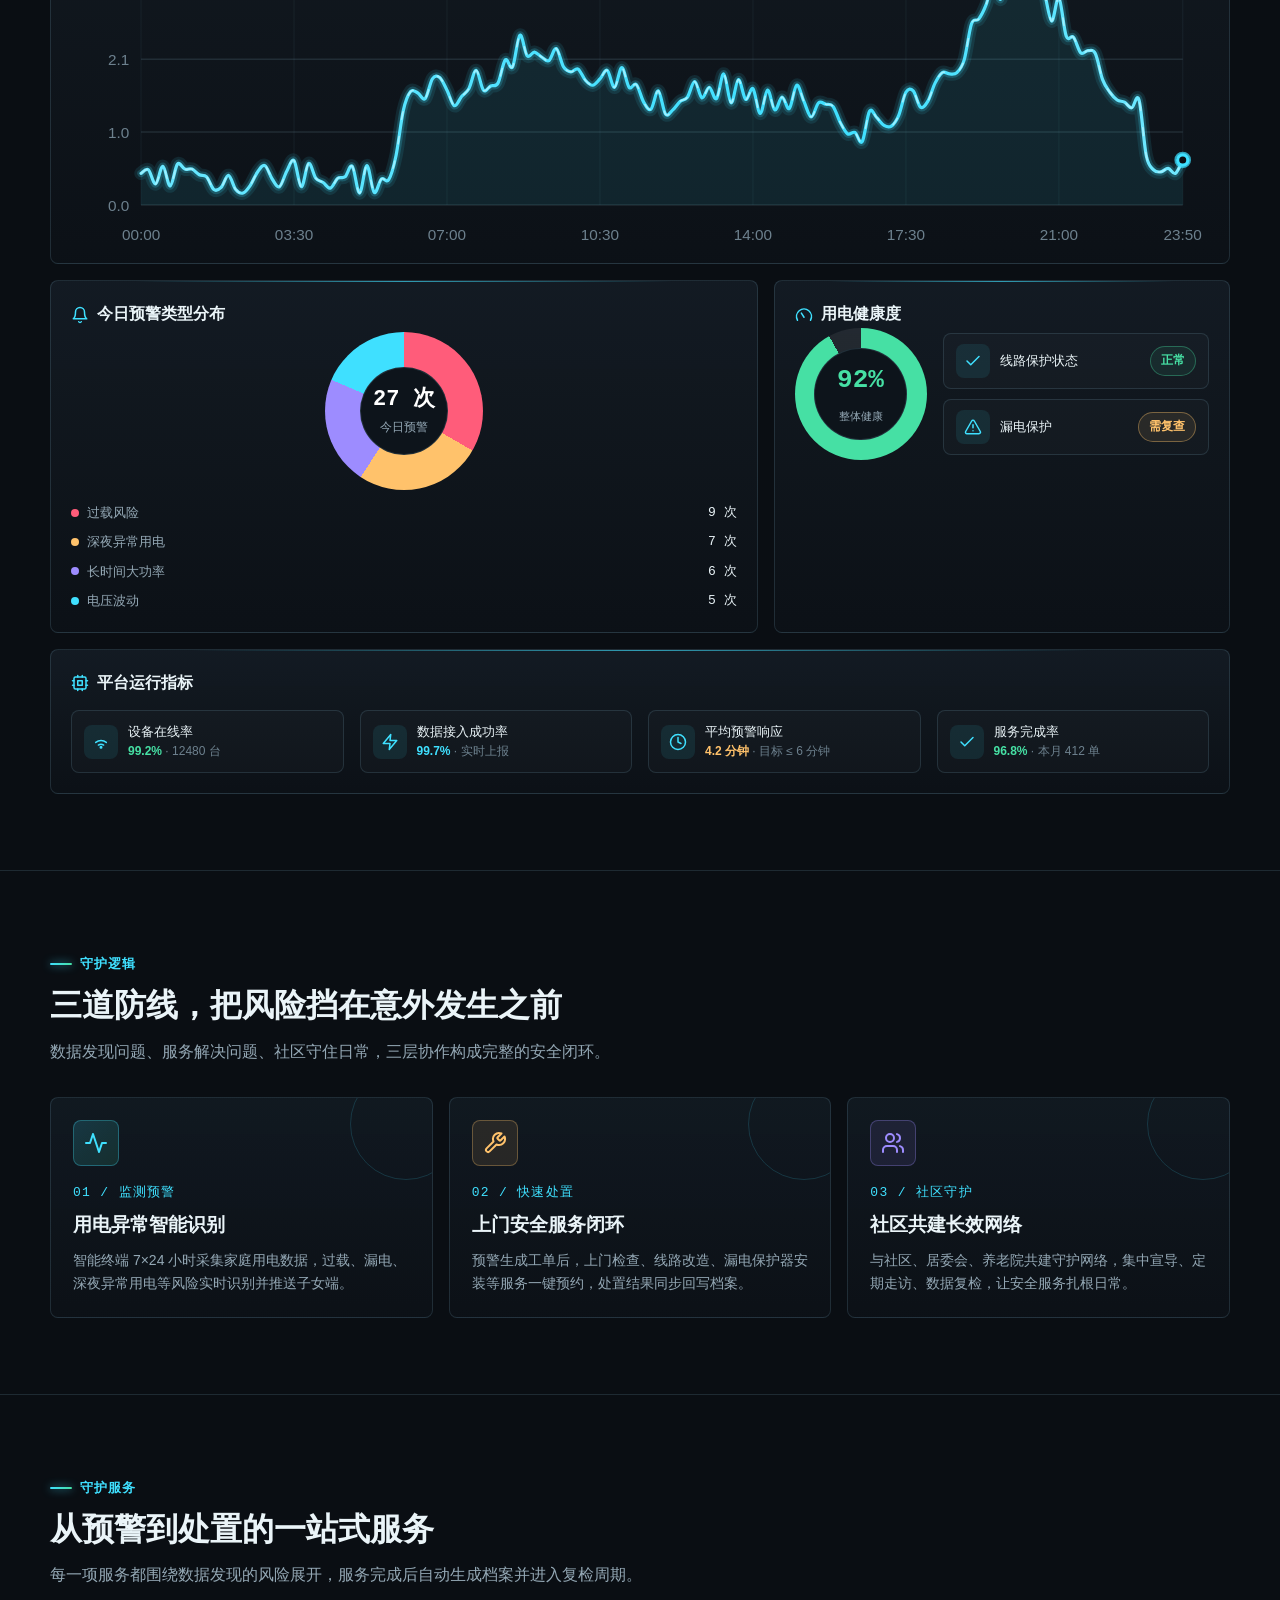
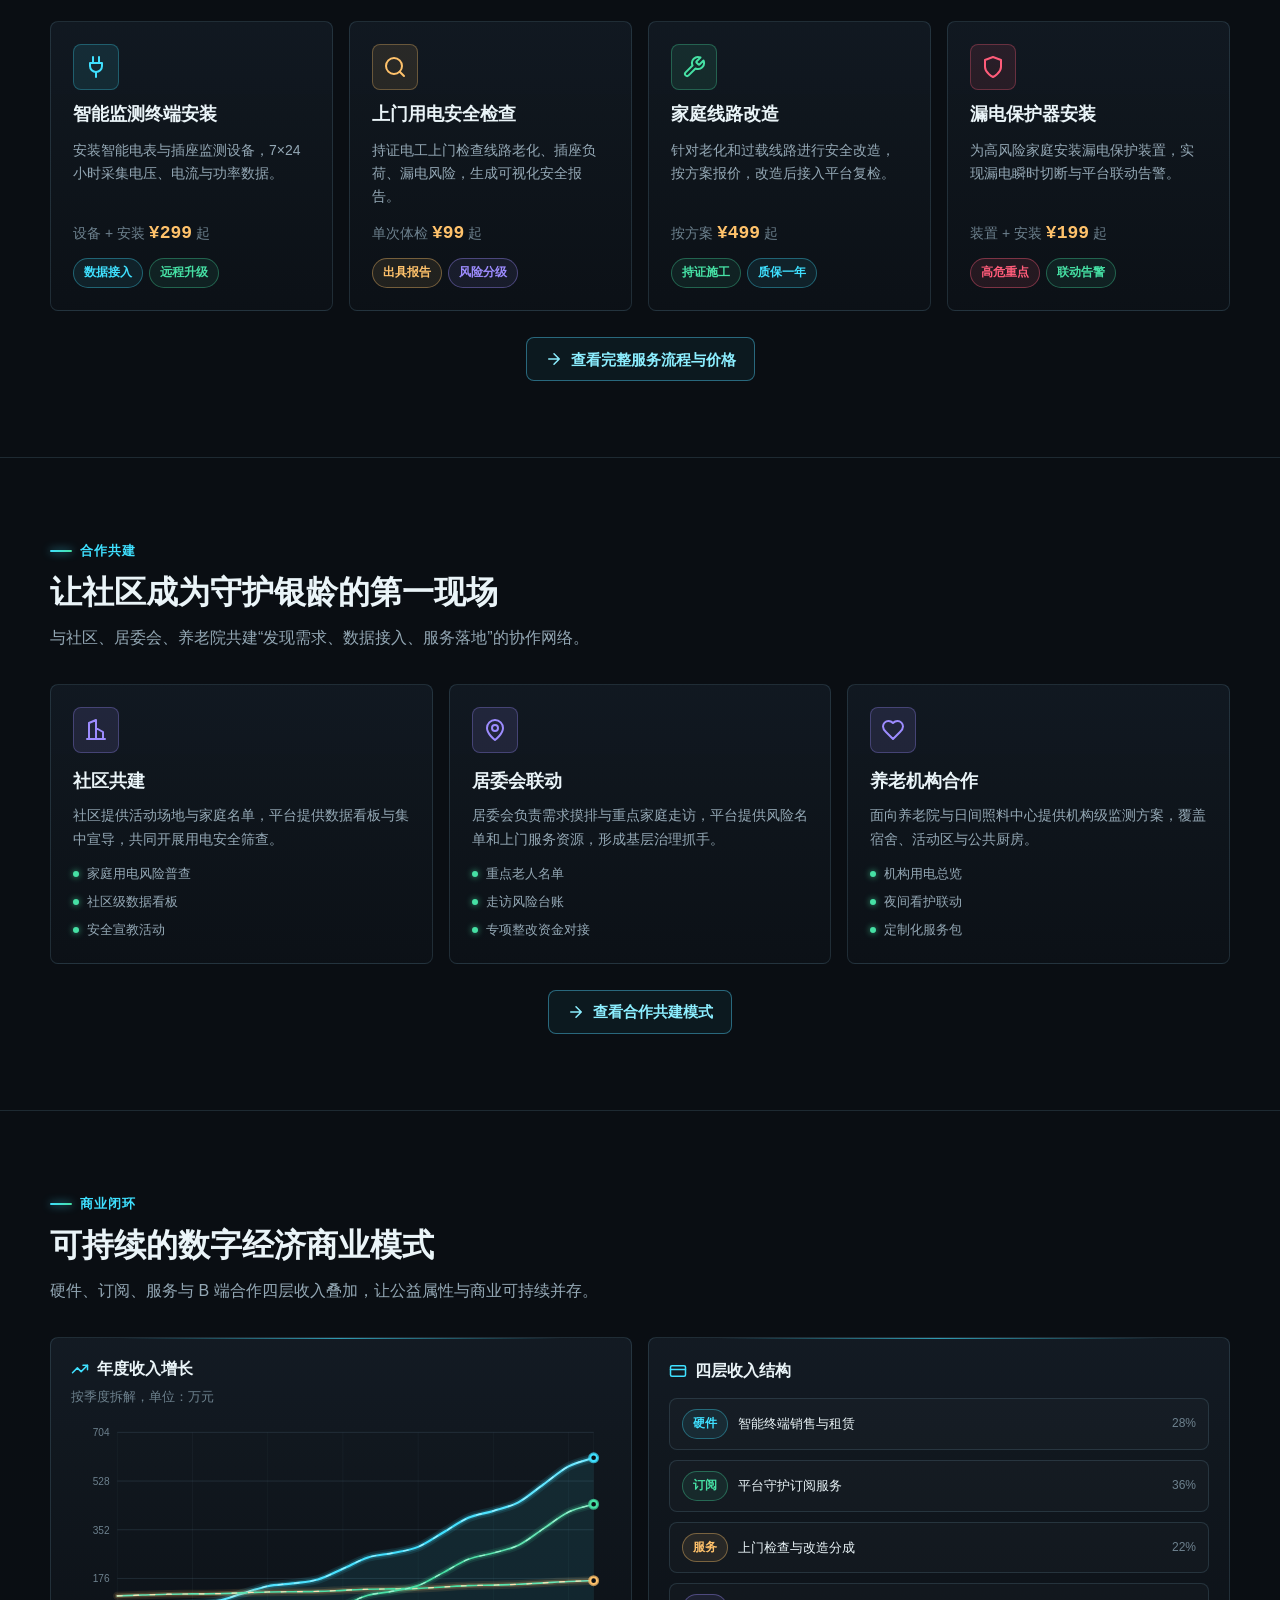
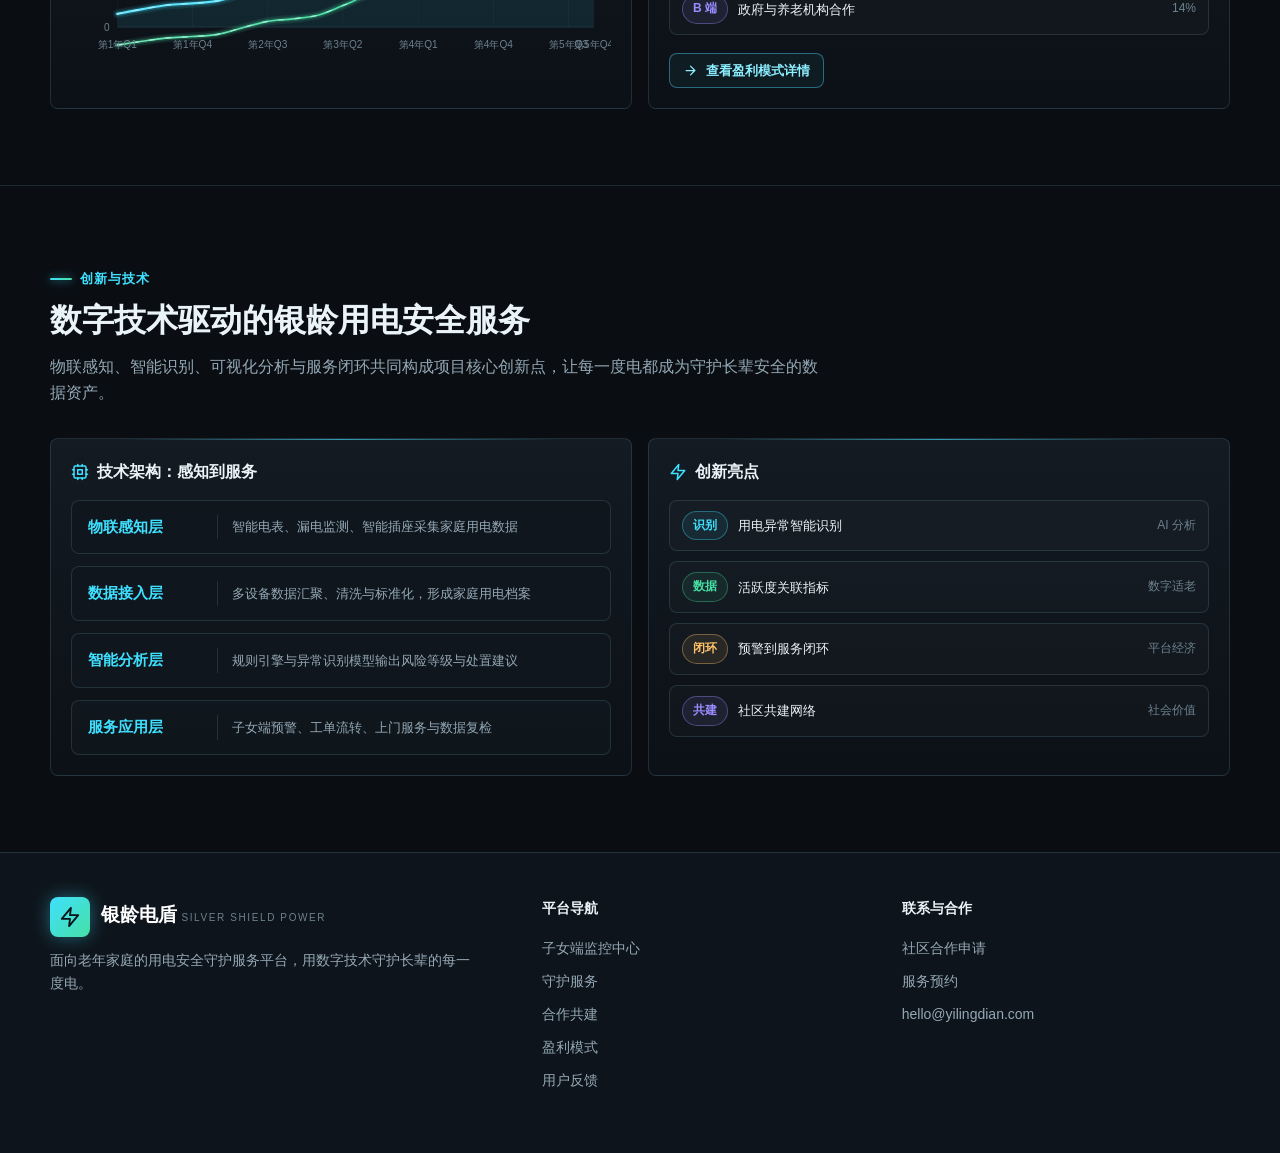
==== commit a39523e7: "Add files via upload" ====
--- a/index.html
+++ b/index.html
@@ -28,7 +28,7 @@
         <a class="nav-link" data-nav="services" href="services.html">守护服务</a>
         <a class="nav-link" data-nav="cooperation" href="cooperation.html">合作共建</a>
         <a class="nav-link" data-nav="profit" href="profit.html">盈利模式</a>
-        <a class="nav-link" data-nav="innovation" href="innovation.html">创新亮点</a>
+        <a class="nav-link" data-nav="feedback" href="feedback.html">用户反馈</a>
       </nav>
       <a class="btn btn-primary btn-sm header-cta" href="monitor.html">
         <svg viewBox="0 0 24 24" fill="none" stroke="currentColor" stroke-width="2" stroke-linecap="round" stroke-linejoin="round" aria-hidden="true">
@@ -175,7 +175,7 @@
                   </svg>
                   24 小时用电负荷曲线
                 </div>
-                <div class="panel-sub">每 10 分钟一个采样点，平台接入家庭聚合负荷，随机模拟演示数据</div>
+                <div class="panel-sub">每 10 分钟一个采样点，平台接入家庭聚合负荷</div>
               </div>
               <div class="chart-legend">
                 <span class="legend-item"><span class="dot" style="color:#3fe0ff;background:#3fe0ff"></span>总负荷 kW</span>
@@ -506,9 +506,9 @@
                     <path d="m22 7-8.5 8.5-5-5L2 17"/>
                     <path d="M16 7h6v6"/>
                   </svg>
-                  年度收入增长模拟
-                </div>
-                <div class="panel-sub">按季度拆解，单位：万元，随机模拟演示</div>
+                  年度收入增长
+                </div>
+                <div class="panel-sub">按季度拆解，单位：万元</div>
               </div>
             </div>
             <div class="chart-wrap" id="home-profit-chart"></div>
@@ -561,7 +561,7 @@
         <div class="section-head">
           <p class="eyebrow">创新与技术</p>
           <h2>数字技术驱动的银龄用电安全服务</h2>
-          <p class="section-desc">物联感知、智能识别、可视化分析与服务闭环共同构成项目核心创新点。</p>
+          <p class="section-desc">物联感知、智能识别、可视化分析与服务闭环共同构成项目核心创新点，让每一度电都成为守护长辈安全的数据资产。</p>
         </div>
         <div class="grid grid-2">
           <div class="panel">
@@ -620,14 +620,6 @@
                 <span class="status-name">社区共建网络</span>
                 <span class="status-meta text-violet">社会价值</span>
               </div>
-            </div>
-            <div style="margin-top:18px">
-              <a class="btn btn-ghost btn-sm" href="innovation.html">
-                <svg viewBox="0 0 24 24" fill="none" stroke="currentColor" stroke-width="2" stroke-linecap="round" stroke-linejoin="round" aria-hidden="true">
-                  <path d="M5 12h14M12 5l7 7-7 7"/>
-                </svg>
-                查看创新亮点详情
-              </a>
             </div>
           </div>
         </div>
@@ -658,18 +650,14 @@
           <a href="services.html">守护服务</a>
           <a href="cooperation.html">合作共建</a>
           <a href="profit.html">盈利模式</a>
-          <a href="innovation.html">创新亮点</a>
+          <a href="feedback.html">用户反馈</a>
         </div>
         <div class="footer-col">
           <h4>联系与合作</h4>
           <a href="cooperation.html">社区合作申请</a>
           <a href="services.html">服务预约</a>
-          <a href="innovation.html">项目介绍</a>
-        </div>
-      </div>
-      <div class="footer-bottom">
-        <span>银龄电盾 · 全国大学生创新大赛演示项目</span>
-        <span>本网站数据均为随机模拟，仅用于大赛答辩展示</span>
+          <a href="mailto:hello@yilingdian.com">hello@yilingdian.com</a>
+        </div>
       </div>
     </div>
   </footer>
